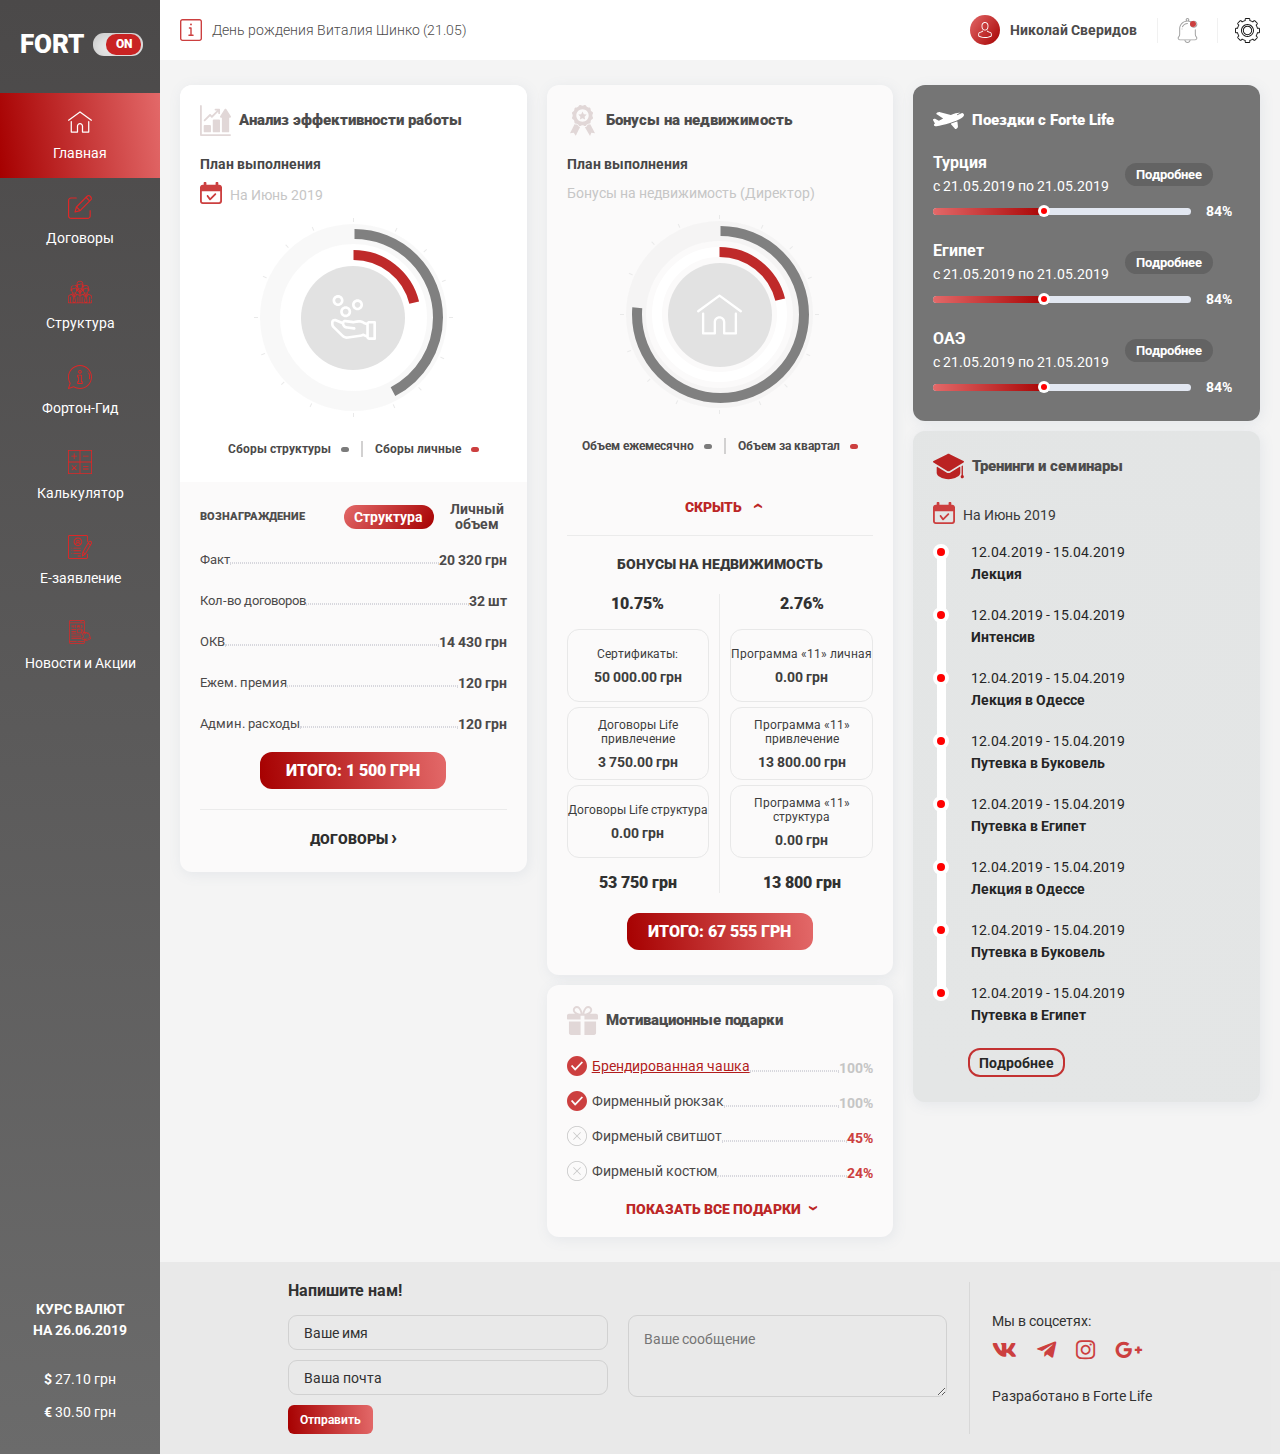
==== index.html @ b3d9aaf4 "add main page" ====
<!DOCTYPE html>
<html lang="ru">
<head>

	<meta charset="utf-8">
	<meta http-equiv="X-UA-Compatible" content="IE=edge">
	<meta name="viewport" content="width=device-width, initial-scale=1">
	<!-- The above 3 meta tags *must* come first in the head; any other head content must come *after* these tags -->
	<title>Title</title>
    <meta property="og:title" content="" /> 
    <meta property="og:description" content="" />
    <meta name="title" content="" /> 
    <meta name="description" content="" /> 
    <link href="https://fonts.googleapis.com/css?family=Roboto:300,300i,400,400i,700,700i,900,900i&display=swap&subset=cyrillic-ext" rel="stylesheet">
	<link href="css/jquery.fancybox.min.css" rel="stylesheet">
	<link href="bootstrap/css/bootstrap.min.css" rel="stylesheet">
	<link href="css/fontawesome-all.css" rel="stylesheet">
	<link href="css/style.css" rel="stylesheet">
	<link href="css/responsive.css" rel="stylesheet">
	<link href=favicon.ico” rel=”shortcut icon” type=”image/x-icon”>
	<link rel="shortcut icon" href="#">
	<link rel="shortcut icon" href="favicon.png" type="image/png" />	

	<!-- HTML5 shim and Respond.js for IE8 support of HTML5 elements and media queries -->
	<!-- WARNING: Respond.js doesn't work if you view the page via file:// -->
	<!--[if lt IE 9]>
	<script src="https://oss.maxcdn.com/html5shiv/3.7.3/html5shiv.min.js"></script>
	<script src="https://oss.maxcdn.com/respond/1.4.2/respond.min.js"></script>
	<![endif]-->
</head>
<body>

<!-- modal-callback -->
<div class="modal b-modal fade" id="modal-callback" tabindex="-1" role="dialog" aria-labelledby="modal-callback" aria-hidden="true">
  <div class="modal-dialog">
		<button data-dismiss="modal" class="modal-close"></button>
		<div class="b-modal-content">
			<div class="b-modal-img">
				<img src="images/b-modal-img.png" alt="">
			</div>
			<div class="b-modal-form">
				<div class="b-form-left">
					<div class="b-form-top">
						<b>Оставьте заявку</b>
						<p>Заполните простую форму заявки и наш менеджер<br/>
						свяжется с вами в течение 15 минут.</p>
					</div>
					<div class="b-form-wrap">
						<form action="">
							<input class="b-form-input" type="text" placeholder="Как к вам обращаться?">
							<input class="b-form-input b-input-tel" type="text" placeholder="Контактный телефон">
							<div class="b-form-wrap__block">
								<input class="b-form-btn btn-red" type="submit" value="отправить">
								<div class="b-checkbox">
									<input type="checkbox" checked id="n2" name="n4" />
									<label for="n2"><span></span><i>Нажимая на кнопку вы<br/> соглашаетесь с <a target="_blank" href="https://docs.google.com/document/d/1Tk1Thipu3z5RqG5_32_E7xqa_3921Pa1TjlYQsYumtU/edit?usp=sharing">политикой<br/> кофиденциальности</a></i></label>  
								</div>
							</div>
						</form>
					</div>
				</div>
			</div>
		</div>
    </div>
  </div>



<div class="b-container">
	<aside class="b-aside">
		<div class="b-aside-container">
			<div class="b-aside-top">
				<div class="b-logo">
					<div class="b-logo__left">
						<span>Fort</span>
					</div>
					<div class="b-logo__right">
						<span>ON</span>
					</div>
				</div>
				<div class="b-nav">
					<ul>
						<li class="active">
							<a href="">
								<span class="b-nav-ico">
									<svg version="1.1" id="Layer_1" xmlns="http://www.w3.org/2000/svg" xmlns:xlink="http://www.w3.org/1999/xlink" x="0px" y="0px"
										 viewBox="0 0 512 512" style="enable-background:new 0 0 512 512;" xml:space="preserve">
									<g>
										<g>
											<path d="M506.555,208.064L263.859,30.367c-4.68-3.426-11.038-3.426-15.716,0L5.445,208.064
												c-5.928,4.341-7.216,12.665-2.875,18.593s12.666,7.214,18.593,2.875L256,57.588l234.837,171.943c2.368,1.735,5.12,2.57,7.848,2.57
												c4.096,0,8.138-1.885,10.744-5.445C513.771,220.729,512.483,212.405,506.555,208.064z"/>
										</g>
									</g>
									<g>
										<g>
											<path d="M442.246,232.543c-7.346,0-13.303,5.956-13.303,13.303v211.749H322.521V342.009c0-36.68-29.842-66.52-66.52-66.52
												s-66.52,29.842-66.52,66.52v115.587H83.058V245.847c0-7.347-5.957-13.303-13.303-13.303s-13.303,5.956-13.303,13.303v225.053
												c0,7.347,5.957,13.303,13.303,13.303h133.029c6.996,0,12.721-5.405,13.251-12.267c0.032-0.311,0.052-0.651,0.052-1.036v-128.89
												c0-22.009,17.905-39.914,39.914-39.914s39.914,17.906,39.914,39.914v128.89c0,0.383,0.02,0.717,0.052,1.024
												c0.524,6.867,6.251,12.279,13.251,12.279h133.029c7.347,0,13.303-5.956,13.303-13.303V245.847
												C455.549,238.499,449.593,232.543,442.246,232.543z"/>
										</g>
									</g>
									</svg>
								</span>
								<p>Главная</p>
							</a>
						</li>
						<li>
							<a href="">
								<span class="b-nav-ico">
									<svg viewBox="0 -1 401.52289 401" xmlns="http://www.w3.org/2000/svg"><path d="m370.589844 250.972656c-5.523438 0-10 4.476563-10 10v88.789063c-.019532 16.5625-13.4375 29.984375-30 30h-280.589844c-16.5625-.015625-29.980469-13.4375-30-30v-260.589844c.019531-16.558594 13.4375-29.980469 30-30h88.789062c5.523438 0 10-4.476563 10-10 0-5.519531-4.476562-10-10-10h-88.789062c-27.601562.03125-49.96875 22.398437-50 50v260.59375c.03125 27.601563 22.398438 49.96875 50 50h280.589844c27.601562-.03125 49.96875-22.398437 50-50v-88.792969c0-5.523437-4.476563-10-10-10zm0 0"/><path d="m376.628906 13.441406c-17.574218-17.574218-46.066406-17.574218-63.640625 0l-178.40625 178.40625c-1.222656 1.222656-2.105469 2.738282-2.566406 4.402344l-23.460937 84.699219c-.964844 3.472656.015624 7.191406 2.5625 9.742187 2.550781 2.546875 6.269531 3.527344 9.742187 2.566406l84.699219-23.464843c1.664062-.460938 3.179687-1.34375 4.402344-2.566407l178.402343-178.410156c17.546875-17.585937 17.546875-46.054687 0-63.640625zm-220.257812 184.90625 146.011718-146.015625 47.089844 47.089844-146.015625 146.015625zm-9.40625 18.875 37.621094 37.625-52.039063 14.417969zm227.257812-142.546875-10.605468 10.605469-47.09375-47.09375 10.609374-10.605469c9.761719-9.761719 25.589844-9.761719 35.351563 0l11.738281 11.734375c9.746094 9.773438 9.746094 25.589844 0 35.359375zm0 0"/></svg>
								</span>
								<p>Договоры</p>
							</a>
						</li>
						<li>
							<a href="">
								<span class="b-nav-ico">
									<svg version="1.1" id="Capa_1" xmlns="http://www.w3.org/2000/svg" xmlns:xlink="http://www.w3.org/1999/xlink" x="0px" y="0px"
										 viewBox="0 0 512.001 512.001" style="enable-background:new 0 0 512.001 512.001;" xml:space="preserve">
									<g>
										<g>
											<path d="M504.501,421.9c-4.143,0-7.5,3.358-7.5,7.5v50.113c0,0.696-0.566,1.263-1.263,1.263H467.24V371.199
												c0-4.142-3.357-7.5-7.5-7.5s-7.5,3.358-7.5,7.5v109.578H397.17l14.905-16.397c2.302-2.533,3.387-6.13,2.904-9.623
												c-0.011-0.075-0.022-0.149-0.035-0.224l-16.755-98.996l3.083-4.641l0.803,0.57c2.749,1.953,6.255,2.665,9.647,1.818
												c3.331-0.833,6.122-3.074,7.656-6.146v-0.001l17.049-34.171l38.945,15.083c1.537,0.668,21.625,9.879,21.625,33.845v32.504
												c0.001,4.143,3.358,7.501,7.501,7.501c4.143,0,7.5-3.358,7.5-7.5v-32.504c0-34.61-29.685-47.211-30.948-47.731
												c-0.048-0.02-0.095-0.039-0.143-0.057l-66.317-25.684v-13.66c10.352-8.328,17.622-20.331,19.805-34.014
												c5.163-0.648,9.953-2.715,13.928-6.134c5.7-4.902,8.971-12.035,8.971-19.568c0-6.013-2.087-11.767-5.824-16.337v-20.238
												c0-39.606-32.222-71.827-71.826-71.827c-17.781,0-34.061,6.508-46.618,17.25c-0.162-5.747-2.219-11.223-5.804-15.607V88.051
												c0-39.606-32.222-71.827-71.826-71.827c-39.606,0-71.827,32.222-71.827,71.827v20.765c-3.605,4.308-5.622,9.502-5.8,15.015
												c-8.012-6.847-17.601-12.002-28.288-14.816c-4.012-1.056-8.109,1.337-9.164,5.343s1.337,8.109,5.343,9.164
												c24.913,6.56,42.313,29.157,42.313,54.949v11.217c-0.324-0.067-1.364-0.246-1.404-0.252c-0.102-2.117-0.638-3.41-1.792-5.07
												c-1.92-2.759-5.368-6.196-16.458-18.116c-3.952-4.245-10.344-5.024-15.196-1.852c-18.995,12.408-42.072,18.732-63.488,17.475
												c-6.976-0.409-11.333,2.656-13.19,7.679c-0.166,0.027-2.021,0.401-2.124,0.426v-11.507c0-24.869,16.618-47.242,40.411-54.409
												c3.966-1.194,6.213-5.378,5.019-9.345c-1.195-3.967-5.385-6.214-9.346-5.018c-14.47,4.358-27.477,13.432-36.622,25.548
												c-9.463,12.534-14.464,27.481-14.464,43.225v20.766c-3.778,4.514-5.821,10-5.821,15.809c0,12.84,9.46,24.038,22.938,25.708
												c2.208,13.363,9.458,26.178,20.9,34.891v12.781l-66.243,25.682c-0.047,0.018-0.094,0.037-0.141,0.056
												C29.686,314.684,0,327.284,0,361.894v117.619c0,8.969,7.296,16.264,16.265,16.264h230.971c3.228,0,6.231-0.957,8.765-2.585
												c2.532,1.628,5.536,2.585,8.765,2.585h230.972c8.968,0,16.264-7.295,16.264-16.264v-50.113
												C512.001,425.258,508.644,421.9,504.501,421.9z M75.702,225.258c-4.397-1.596-7.206-5.663-7.206-10.213
												c0-4.413,3.2-8.039,7.206-9.76V225.258z M422.379,307.525l-14.722,29.506c-0.002-0.002-16.353-11.615-16.585-11.78
												c7.054-8.708,3.74-4.617,18.408-22.721L422.379,307.525z M380.23,314.803l-19.397-23.943v-7.195
												c6.305,2.18,13.097,3.186,19.49,3.188c0.001,0,0.003,0,0.004,0h0.001c6.61-0.001,13.302-1.256,19.262-3.499v7.552L380.23,314.803z
												 M389.036,342.206l-2.759,4.153h-12.091l-2.759-4.153l8.805-6.253L389.036,342.206z M255.981,224.381l-19.397-23.943v-7.195
												c6.28,2.171,13.065,3.186,19.49,3.188c0.001,0,0.003,0,0.004,0h0.001c6.598,0,13.289-1.251,19.262-3.498v7.551L255.981,224.381z
												 M264.786,251.786l-2.759,4.153h-12.091l-2.759-4.153l8.805-6.253L264.786,251.786z M196.918,149.614
												c1.226,0.334,2.486,0.561,3.765,0.719c2.208,13.363,9.458,26.178,20.9,34.891v12.781l-15.301,5.931
												c-0.887-1.863-1.996-3.618-3.312-5.227v-20.237C202.97,168.294,200.826,158.51,196.918,149.614z M295.836,141.672
												c0,21.953-17.908,39.756-39.757,39.756c-24.651,0-41.125-19.105-41.125-39.756V106.54c23.683,0.948,48.286-6.071,68.401-18.591
												c6.763,7.252,10.787,11.465,12.482,13.421C295.836,120.043,295.836,127.253,295.836,141.672z M310.147,150.328
												c1.272-0.16,2.526-0.388,3.745-0.721c-3.896,8.84-6.076,18.6-6.076,28.865v20.765c-1.153,1.377-2.145,2.844-2.966,4.383
												l-14.508-5.618v-13.66C300.693,176.013,307.964,164.01,310.147,150.328z M226.705,212.12l18.412,22.726l-12.556,8.918
												c-0.007,0.005-0.012,0.01-0.019,0.015l-3.985,2.831l-14.723-29.505L226.705,212.12z M273.243,226.904l11.987-14.796l12.899,4.995
												l-14.721,29.507l-3.994-2.836c-0.004-0.003-0.008-0.007-0.012-0.01l-12.579-8.935L273.243,226.904z M277.023,260.475l0.803,0.57
												c2.804,1.992,6.323,2.65,9.647,1.818c3.331-0.833,6.122-3.074,7.656-6.146v-0.001l12.658-25.369
												c4.349,5.36,10.639,8.62,17.117,9.429c2.288,14.34,10.039,26.578,20.929,34.87v12.78l-63.764,24.721l-8.13-48.03L277.023,260.475z
												 M350.954,302.541l18.412,22.726c-8.05,5.719-16.143,11.468-16.56,11.764l-14.723-29.505L350.954,302.541z M420.084,232.094
												c0.002,21.417-17.391,39.756-39.756,39.756c-25.492,0-41.125-19.966-41.125-39.756v-35.132c23.514,0.939,48.149-5.987,68.4-18.591
												c6.763,7.252,10.787,11.465,12.482,13.421C420.084,210.464,420.084,217.675,420.084,232.094z M442.294,215.046
												c0,4.558-2.818,8.617-7.206,10.212v-20.403C439.624,206.507,442.294,210.652,442.294,215.046z M322.817,178.471
												c0-31.334,25.493-56.826,56.826-56.826c31.334,0,56.825,25.493,56.825,56.826v11.217c-0.341-0.071-1.279-0.233-1.404-0.252
												c-0.102-2.119-0.641-3.415-1.792-5.07c-1.971-2.831-5.381-6.209-16.458-18.116c-3.868-4.152-10.246-5.087-15.196-1.852
												c-18.48,12.072-41.828,18.891-64.045,17.448c-6.241-0.409-10.762,2.647-12.633,7.707c-0.167,0.027-2.019,0.401-2.124,0.426
												V178.471z M324.202,205.286v19.962c-4.41-1.59-7.206-5.668-7.206-10.203C316.995,210.632,320.193,207.008,324.202,205.286z
												 M318.043,124.625c0,3.158-1.367,6.145-3.75,8.194c-1.023,0.88-2.189,1.556-3.456,2.017v-20.403
												C315.322,116.061,318.043,120.184,318.043,124.625z M255.393,31.224c31.334,0,56.826,25.492,56.826,56.826v11.217
												c-0.339-0.07-1.279-0.233-1.404-0.252c-0.111-2.297-0.773-3.709-2.124-5.536c-2.008-2.718-5.71-6.455-16.126-17.651
												c-3.933-4.223-10.321-5.038-15.196-1.852c-19.516,12.75-43.191,18.955-64.65,17.418c-5.25-0.397-10.193,2.775-12.027,7.736
												c-0.167,0.027-2.02,0.401-2.124,0.426V88.051h-0.001C198.567,56.716,224.06,31.224,255.393,31.224z M199.951,114.864v19.973
												c-4.397-1.596-7.206-5.663-7.206-10.213C192.745,120.236,195.92,116.597,199.951,114.864z M186.587,204.855
												c4.196,1.527,6.891,5.188,7.158,9.539c0.336,4.838-2.637,9.213-7.158,10.855V204.855z M185.892,240.774
												c7.074-0.885,13.567-4.613,17.825-10.348l13.118,26.29c0,0,0,0,0.001,0.001c1.533,3.073,4.324,5.313,7.655,6.146
												c3.293,0.823,6.816,0.193,9.647-1.818l0.803-0.57l3.083,4.641l-8.127,48.017l-63.804-24.711v-13.654h-0.001
												C176.715,266.203,183.76,254.101,185.892,240.774z M131.73,314.803l-19.397-23.943v-7.195c6.28,2.171,13.066,3.186,19.491,3.187
												c0.001,0,0.003,0,0.004,0c6.706,0,13.386-1.288,19.262-3.498v7.552L131.73,314.803z M140.536,342.206l-2.759,4.153h-12.091
												l-2.759-4.153l8.805-6.253L140.536,342.206z M160.979,302.53l12.9,4.996l-14.722,29.505l-3.994-2.836
												c-0.004-0.003-0.008-0.007-0.012-0.01l-12.579-8.934L160.979,302.53z M90.703,232.094v-35.132
												c23.809,0.951,48.428-6.161,68.4-18.591c6.699,7.184,10.785,11.463,12.482,13.421c0,18.673,0,25.884,0,40.302
												c0,21.813-17.785,39.756-39.757,39.756C107.365,271.85,90.703,252.963,90.703,232.094z M102.455,302.541l18.412,22.726
												l-12.556,8.918c-0.007,0.005-0.012,0.01-0.019,0.015l-3.985,2.831l-14.723-29.505L102.455,302.541z M59.763,480.778V371.199
												c0-4.142-3.357-7.5-7.5-7.5s-7.5,3.358-7.5,7.5v109.578H16.265c-0.698,0-1.264-0.567-1.264-1.263V361.894
												c0-24.089,20.297-33.271,21.611-33.839l38.921-15.089l17.051,34.171c0,0,0,0,0.001,0.001c1.533,3.073,4.324,5.313,7.656,6.146
												c3.293,0.823,6.816,0.193,9.647-1.818l0.803-0.57l3.083,4.641l-16.755,98.996c-0.013,0.074-0.024,0.149-0.035,0.224
												c-0.482,3.491,0.603,7.088,2.906,9.625l14.903,16.395H59.763z M112.073,455.481l15.929-94.121h7.459l15.93,94.121l-19.659,21.627
												L112.073,455.481z M248.499,479.513c0,0.697-0.566,1.264-1.263,1.264H218.74V371.199c0-4.142-3.357-7.5-7.5-7.5
												c-4.143,0-7.5,3.358-7.5,7.5v109.578H148.67l14.905-16.397c2.302-2.533,3.387-6.13,2.904-9.623
												c-0.011-0.075-0.022-0.149-0.035-0.224l-16.755-98.996l3.083-4.641l0.803,0.57c2.007,1.426,4.383,2.17,6.794,2.17
												c4.399,0,8.496-2.465,10.51-6.498v-0.001l17.049-34.17l38.945,15.083c11.352,4.938,21.625,17.673,21.625,33.844V479.513z
												 M256,334.64c-3.107-5.006-7.243-9.638-12.229-13.591l8.481-50.109h7.459l8.485,50.135C263.077,325.14,258.995,329.814,256,334.64
												z M308.262,480.778L308.262,480.778V371.199c0-4.142-3.357-7.5-7.5-7.5s-7.5,3.358-7.5,7.5v109.578h-28.497
												c-0.697,0-1.264-0.567-1.264-1.263V361.894c0-8.916,2.796-17.128,8.752-24.027c3.971-4.555,9.238-8.243,12.86-9.812l38.921-15.09
												l17.051,34.172c0,0,0,0,0.001,0.001c1.533,3.073,4.324,5.313,7.655,6.146c3.293,0.823,6.816,0.193,9.647-1.818l0.803-0.57
												l3.083,4.641l-16.755,98.996c-0.013,0.074-0.024,0.149-0.035,0.224c-0.482,3.491,0.603,7.088,2.906,9.625l14.903,16.395H308.262z
												 M360.572,455.482l15.93-94.121h7.459l15.93,94.121l-19.66,21.627L360.572,455.482z"/>
										</g>
									</g>
									</svg>

								</span>
								<p>Структура</p>
							</a>
						</li>
						<li>
							<a href="">
								<span class="b-nav-ico">
									<svg viewBox="0 0 512.00061 512"  xmlns="http://www.w3.org/2000/svg"><path d="m412 136c0 5.519531 4.480469 10 10 10s10-4.480469 10-10-4.480469-10-10-10-10 4.480469-10 10zm0 0"/><path d="m452 256c0 12.808594-1.285156 25.59375-3.816406 38-1.105469 5.410156 2.386718 10.691406 7.796875 11.796875.675781.140625 1.347656.207031 2.011719.207031 4.652343 0 8.820312-3.269531 9.789062-8.003906 2.800781-13.722656 4.21875-27.851562 4.21875-42 0-31.488281-6.828125-61.789062-20.300781-90.0625-2.375-4.984375-8.339844-7.101562-13.328125-4.726562-4.988282 2.375-7.101563 8.34375-4.726563 13.332031 12.179688 25.5625 18.355469 52.96875 18.355469 81.457031zm0 0"/><path d="m306 346h-10v-130c0-5.523438-4.476562-10-10-10h-80c-5.523438 0-10 4.476562-10 10v40c0 5.523438 4.476562 10 10 10h10v80h-10c-5.523438 0-10 4.476562-10 10v40c0 5.523438 4.476562 10 10 10h100c5.523438 0 10-4.476562 10-10v-40c0-5.523438-4.476562-10-10-10zm-10 40h-80v-20h10c5.523438 0 10-4.476562 10-10v-100c0-5.523438-4.476562-10-10-10h-10v-20h60v130c0 5.523438 4.480469 10 10 10h10zm0 0"/><path d="m256 186c22.054688 0 40-17.945312 40-40s-17.945312-40-40-40-40 17.945312-40 40 17.945312 40 40 40zm0-60c11.027344 0 20 8.972656 20 20s-8.972656 20-20 20-20-8.972656-20-20 8.972656-20 20-20zm0 0"/><path d="m256 0c-137.976562 0-256 117.800781-256 256 0 47.207031 13.527344 97.410156 36.335938 135.382812l-35.824219 107.457032c-1.195313 3.589844-.261719 7.554687 2.417969 10.230468 2.691406 2.691407 6.660156 3.609376 10.234374 2.414063l107.457032-35.820313c37.96875 22.8125 88.171875 36.335938 135.378906 36.335938 138.011719 0 256-117.816406 256-256 0-138.011719-117.8125-256-256-256zm0 492c-45.285156 0-93.417969-13.363281-128.757812-35.746094-2.503907-1.585937-5.625-2.003906-8.515626-1.039062l-92.914062 30.972656 30.972656-92.914062c.953125-2.851563.570313-5.976563-1.039062-8.515626-22.382813-35.335937-35.746094-83.472656-35.746094-128.757812 0-127.925781 108.074219-236 236-236s236 108.074219 236 236-108.074219 236-236 236zm0 0"/></svg>
								</span>
								<p>Фортон-Гид</p>
							</a>
						</li>
						<li>
							<a href="">
								<span class="b-nav-ico">
									<svg version="1.1" id="Capa_1" xmlns="http://www.w3.org/2000/svg" xmlns:xlink="http://www.w3.org/1999/xlink" x="0px" y="0px"
										 viewBox="0 0 58 58" style="enable-background:new 0 0 58 58;" xml:space="preserve">
									<g>
										<path d="M21,14h-5V9c0-0.553-0.448-1-1-1s-1,0.447-1,1v5H9c-0.552,0-1,0.447-1,1s0.448,1,1,1h5v5c0,0.553,0.448,1,1,1s1-0.447,1-1
											v-5h5c0.552,0,1-0.447,1-1S21.552,14,21,14z"/>
										<path d="M49,14H37c-0.552,0-1,0.447-1,1s0.448,1,1,1h12c0.552,0,1-0.447,1-1S49.552,14,49,14z"/>
										<path d="M30,0h-2H0v28v2v28h28h2h28V30v-2V0H30z M2,2h26v26H2V2z M2,56V30h26v26H2z M56,56H30V30h26V56z M30,28V2h26v26H30z"/>
										<path d="M37,47h12c0.552,0,1-0.447,1-1s-0.448-1-1-1H37c-0.552,0-1,0.447-1,1S36.448,47,37,47z"/>
										<path d="M37,41h12c0.552,0,1-0.447,1-1s-0.448-1-1-1H37c-0.552,0-1,0.447-1,1S36.448,41,37,41z"/>
										<path d="M20.707,37.293c-0.391-0.391-1.023-0.391-1.414,0L15,41.586l-4.293-4.293c-0.391-0.391-1.023-0.391-1.414,0
											s-0.391,1.023,0,1.414L13.586,43l-4.293,4.293c-0.391,0.391-0.391,1.023,0,1.414C9.488,48.902,9.744,49,10,49
											s0.512-0.098,0.707-0.293L15,44.414l4.293,4.293C19.488,48.902,19.744,49,20,49s0.512-0.098,0.707-0.293
											c0.391-0.391,0.391-1.023,0-1.414L16.414,43l4.293-4.293C21.098,38.316,21.098,37.684,20.707,37.293z"/>
									</g>
									</svg>

								</span>
								<p>Калькулятор</p>
							</a>
						</li>
						<li>
							<a href="">
								<span class="b-nav-ico">
									<svg version="1.1" id="Capa_1" xmlns="http://www.w3.org/2000/svg" xmlns:xlink="http://www.w3.org/1999/xlink" x="0px" y="0px"
										 viewBox="0 0 512 512" style="enable-background:new 0 0 512 512;" xml:space="preserve">
									<g>
										<g>
											<path d="M414.007,148.75c5.522,0,10-4.477,10-10V30c0-16.542-13.458-30-30-30h-364c-16.542,0-30,13.458-30,30v452
												c0,16.542,13.458,30,30,30h364c16.542,0,30-13.458,30-30v-73.672c0-5.523-4.478-10-10-10c-5.522,0-10,4.477-10,10V482
												c0,5.514-4.486,10-10,10h-364c-5.514,0-10-4.486-10-10V30c0-5.514,4.486-10,10-10h364c5.514,0,10,4.486,10,10v108.75
												C404.007,144.273,408.485,148.75,414.007,148.75z"/>
										</g>
									</g>
									<g>
										<g>
											<path d="M212.007,54c-50.729,0-92,41.271-92,92c0,26.317,11.11,50.085,28.882,66.869c0.333,0.356,0.687,0.693,1.074,1
												c16.371,14.979,38.158,24.13,62.043,24.13c23.885,0,45.672-9.152,62.043-24.13c0.387-0.307,0.741-0.645,1.074-1
												c17.774-16.784,28.884-40.552,28.884-66.869C304.007,95.271,262.736,54,212.007,54z M212.007,218
												c-16.329,0-31.399-5.472-43.491-14.668c8.789-15.585,25.19-25.332,43.491-25.332c18.301,0,34.702,9.747,43.491,25.332
												C243.405,212.528,228.336,218,212.007,218z M196.007,142v-6.5c0-8.822,7.178-16,16-16s16,7.178,16,16v6.5c0,8.822-7.178,16-16,16
												S196.007,150.822,196.007,142z M269.947,188.683c-7.375-10.938-17.596-19.445-29.463-24.697c4.71-6.087,7.523-13.712,7.523-21.986
												v-6.5c0-19.851-16.149-36-36-36s-36,16.149-36,36v6.5c0,8.274,2.813,15.899,7.523,21.986
												c-11.867,5.252-22.088,13.759-29.463,24.697c-8.829-11.953-14.06-26.716-14.06-42.683c0-39.701,32.299-72,72-72s72,32.299,72,72
												C284.007,161.967,278.776,176.73,269.947,188.683z"/>
										</g>
									</g>
									<g>
										<g>
											<path d="M266.007,438h-54c-5.522,0-10,4.477-10,10s4.478,10,10,10h54c5.522,0,10-4.477,10-10S271.529,438,266.007,438z"/>
										</g>
									</g>
									<g>
										<g>
											<path d="M266.007,382h-142c-5.522,0-10,4.477-10,10s4.478,10,10,10h142c5.522,0,10-4.477,10-10S271.529,382,266.007,382z"/>
										</g>
									</g>
									<g>
										<g>
											<path d="M266.007,326h-142c-5.522,0-10,4.477-10,10s4.478,10,10,10h142c5.522,0,10-4.477,10-10S271.529,326,266.007,326z"/>
										</g>
									</g>
									<g>
										<g>
											<path d="M88.366,272.93c-1.859-1.86-4.439-2.93-7.079-2.93c-2.631,0-5.211,1.07-7.07,2.93c-1.86,1.86-2.93,4.44-2.93,7.07
												s1.069,5.21,2.93,7.07c1.87,1.86,4.439,2.93,7.07,2.93c2.64,0,5.21-1.07,7.079-2.93c1.86-1.86,2.931-4.44,2.931-7.07
												S90.227,274.79,88.366,272.93z"/>
										</g>
									</g>
									<g>
										<g>
											<path d="M88.366,328.93c-1.869-1.86-4.439-2.93-7.079-2.93c-2.631,0-5.2,1.07-7.07,2.93c-1.86,1.86-2.93,4.44-2.93,7.07
												s1.069,5.21,2.93,7.07c1.87,1.86,4.439,2.93,7.07,2.93c2.64,0,5.21-1.07,7.079-2.93c1.86-1.86,2.931-4.44,2.931-7.07
												S90.227,330.79,88.366,328.93z"/>
										</g>
									</g>
									<g>
										<g>
											<path d="M88.366,384.93c-1.869-1.86-4.439-2.93-7.079-2.93c-2.631,0-5.2,1.07-7.07,2.93c-1.86,1.86-2.93,4.44-2.93,7.07
												s1.069,5.21,2.93,7.07c1.859,1.86,4.439,2.93,7.07,2.93c2.64,0,5.22-1.07,7.079-2.93c1.86-1.86,2.931-4.44,2.931-7.07
												S90.227,386.79,88.366,384.93z"/>
										</g>
									</g>
									<g>
										<g>
											<path d="M266.007,270h-142c-5.522,0-10,4.477-10,10s4.478,10,10,10h142c5.522,0,10-4.477,10-10S271.529,270,266.007,270z"/>
										</g>
									</g>
									<g>
										<g>
											<path d="M491.002,130.32c-9.715-5.609-21.033-7.099-31.871-4.196c-10.836,2.904-19.894,9.854-25.502,19.569L307.787,363.656
												c-0.689,1.195-1.125,2.52-1.278,3.891l-8.858,79.344c-0.44,3.948,1.498,7.783,4.938,9.77c1.553,0.896,3.278,1.34,4.999,1.34
												c2.092,0,4.176-0.655,5.931-1.948l64.284-47.344c1.111-0.818,2.041-1.857,2.73-3.052l125.841-217.963
												C517.954,167.638,511.058,141.9,491.002,130.32z M320.063,426.394l4.626-41.432l28.942,16.71L320.063,426.394z M368.213,386.996
												l-38.105-22l100.985-174.91l38.105,22L368.213,386.996z M489.054,177.693l-9.857,17.073l-38.105-22l9.857-17.073
												c2.938-5.089,7.682-8.729,13.358-10.25c5.678-1.522,11.606-0.74,16.694,2.198c5.089,2.938,8.729,7.682,10.25,13.358
												C492.772,166.675,491.992,172.604,489.054,177.693z"/>
										</g>
									</g>
									</svg>

								</span>
								<p>Е-заявление</p>
							</a>
						</li>
						<li>
							<a href="">
								<span class="b-nav-ico">
									<svg  viewBox="-23 0 512 512"  xmlns="http://www.w3.org/2000/svg"><path d="m264.308594 23.4375h-.59375c-4.175782 0-7.558594 3.382812-7.558594 7.554688 0 4.175781 3.382812 7.558593 7.558594 7.558593h.59375c4.175781 0 7.558594-3.382812 7.558594-7.558593 0-4.171876-3.382813-7.554688-7.558594-7.554688zm0 0"/><path d="m239.539062 23.4375h-.597656c-4.171875 0-7.554687 3.382812-7.554687 7.554688 0 4.175781 3.382812 7.558593 7.554687 7.558593h.597656c4.171876 0 7.554688-3.382812 7.554688-7.558593.003906-4.171876-3.382812-7.554688-7.554688-7.554688zm0 0"/><path d="m61.464844 164.390625c1.671875 0 3.058594-.59375 4.195312-1.757813 1.132813-1.160156 1.699219-2.605468 1.699219-4.308593l-.226563-28.167969 23.75 31.570312c1.390626 1.785157 2.949219 2.664063 4.707032 2.664063 1.726562 0 3.144531-.566406 4.304687-1.699219 1.164063-1.132812 1.730469-2.605468 1.730469-4.363281v-43.816406c0-.90625-.140625-1.726563-.453125-2.4375-.28125-.707031-.707031-1.359375-1.246094-1.953125-1.164062-1.21875-2.578125-1.84375-4.195312-1.84375-1.617188 0-3.003907.652344-4.195313 1.898437-1.164062 1.277344-1.757812 2.722657-1.757812 4.335938l.226562 28.171875-23.75-31.429688c-1.417968-1.929687-3.03125-2.890625-4.847656-2.890625-1.671875 0-3.085938.59375-4.222656 1.8125-1.160156 1.21875-1.726563 2.722657-1.726563 4.476563v43.363281c0 1.8125.59375 3.34375 1.8125 4.5625 1.246094 1.21875 2.636719 1.8125 4.195313 1.8125zm0 0"/><path d="m127.074219 163.710938h19.386719c1.589843 0 2.890624-.539063 3.941406-1.585938 1.046875-1.078125 1.585937-2.351562 1.585937-3.882812 0-.824219-.140625-1.53125-.425781-2.210938-.3125-.652344-.707031-1.21875-1.191406-1.730469-1.132813-1.132812-2.4375-1.671875-3.910156-1.671875h-13.519532v-10.851562h11.847656c1.617188 0 2.949219-.566406 3.996094-1.644532 1.050782-1.078124 1.585938-2.378906 1.585938-3.910156 0-1.476562-.535156-2.75-1.613282-3.882812-1.078124-1.105469-2.410156-1.644532-3.96875-1.644532h-11.902343v-10.488281h13.234375c1.417968 0 2.664062-.566406 3.742187-1.671875 1.019531-1.21875 1.53125-2.550781 1.53125-4.023437 0-1.53125-.511719-2.832031-1.53125-3.910157-1.019531-1.078124-2.296875-1.644531-3.742187-1.644531h-19.128906c-1.671876 0-3.089844.652344-4.28125 1.898438-1.160157 1.277343-1.757813 2.75-1.757813 4.421875v42.199218c0 1.785157.597656 3.257813 1.757813 4.449219 1.191406 1.191407 2.636718 1.785157 4.363281 1.785157zm0 0"/><path d="m176.703125 157.703125c1.019531 4.449219 3.65625 6.6875 7.851563 6.6875 4.136718 0 6.773437-2.039063 7.964843-6.148437l8.21875-28.257813 8.246094 28.257813c1.277344 4.109374 3.882813 6.148437 7.851563 6.148437 4.222656 0 6.859374-2.238281 7.878906-6.6875l9.550781-41.746094c.117187-.3125.144531-.734375.144531-1.304687 0-1.699219-.566406-3.171875-1.757812-4.390625-1.164063-1.21875-2.578125-1.816407-4.195313-1.816407-3.289062 0-5.300781 1.929688-6.007812 5.753907l-6.492188 31.203125-9.183593-32.109375c-.933594-3.285157-2.945313-4.929688-6.035157-4.929688-2.976562 0-4.960937 1.644531-5.953125 4.929688l-9.324218 32.109375-6.402344-31.203125c-.878906-3.824219-2.921875-5.753907-6.125-5.753907-1.644532 0-3.058594.597657-4.164063 1.785157-1.136719 1.191406-1.703125 2.664062-1.703125 4.421875 0 .566406.085938.992187.230469 1.304687zm0 0"/><path d="m254.503906 162.125c3.316406 1.613281 7.480469 2.40625 12.5 2.40625 6.121094 0 11.023438-1.671875 14.734375-5.042969 3.714844-3.371093 5.558594-7.738281 5.558594-13.09375 0-5.722656-2.183594-9.945312-6.550781-12.667969-2.292969-1.53125-5.78125-2.945312-10.429688-4.25-3.597656-1.078124-5.75-1.871093-6.488281-2.4375-1.019531-.851562-1.53125-1.785156-1.53125-2.804687 0-1.332031.566406-2.410156 1.730469-3.316406 1.132812-.878907 2.550781-1.332031 4.222656-1.332031.964844 0 2.382812.253906 4.195312.765624l2.125.761719c1.757813.597657 3.0625.910157 3.882813.910157 1.472656 0 2.722656-.570313 3.742187-1.703126.992188-1.132812 1.5-2.492187 1.5-4.050781 0-2.351562-1.386718-4.28125-4.164062-5.808593-2.777344-1.5625-6.207031-2.324219-10.316406-2.324219-5.640625 0-10.316406 1.613281-13.972656 4.84375-3.6875 3.257812-5.527344 7.367187-5.527344 12.386719 0 4.957031 1.8125 8.644531 5.441406 11.078124 1.871094 1.277344 5.300781 2.636719 10.289062 4.109376 3.230469 1.019531 5.410157 1.757812 6.488282 2.269531 1.078125.507812 1.8125 1.105469 2.183594 1.8125.394531.707031.59375 1.558593.59375 2.523437 0 1.726563-.679688 3.117188-2.039063 4.164063-1.390625 1.078125-3.089844 1.585937-5.074219 1.585937-2.011718 0-4.589844-.566406-7.738281-1.726562-2.605469-.964844-4.335937-1.445313-5.214844-1.445313-1.472656 0-2.691406.566407-3.683593 1.671875-.964844 1.105469-1.476563 2.492188-1.476563 4.164063v.398437c0 2.464844 1.671875 4.507813 5.019531 6.152344zm0 0"/><path d="m55.457031 211.027344h90.550781c4.175782 0 7.558594-3.382813 7.558594-7.554688s-3.382812-7.558594-7.558594-7.558594h-90.550781c-4.175781 0-7.558593 3.382813-7.558593 7.558594 0 4.171875 3.382812 7.554688 7.558593 7.554688zm0 0"/><path d="m55.457031 249.910156h90.550781c4.175782 0 7.558594-3.382812 7.558594-7.554687s-3.382812-7.558594-7.558594-7.558594h-90.550781c-4.175781 0-7.558593 3.382813-7.558593 7.558594 0 4.171875 3.382812 7.554687 7.558593 7.554687zm0 0"/><path d="m55.457031 288.820312h90.550781c4.175782 0 7.558594-3.382812 7.558594-7.554687 0-4.175781-3.382812-7.558594-7.558594-7.558594h-90.550781c-4.175781 0-7.558593 3.382813-7.558593 7.558594 0 4.171875 3.382812 7.554687 7.558593 7.554687zm0 0"/><path d="m249.941406 312.617188h-194.484375c-4.175781 0-7.558593 3.386718-7.558593 7.558593s3.382812 7.558594 7.558593 7.558594h194.484375c4.171875 0 7.554688-3.382813 7.554688-7.558594 0-4.171875-3.382813-7.558593-7.554688-7.558593zm0 0"/><path d="m249.941406 351.527344h-194.484375c-4.175781 0-7.558593 3.386718-7.558593 7.558594 0 4.171874 3.382812 7.558593 7.558593 7.558593h194.484375c4.171875 0 7.554688-3.382812 7.554688-7.558593 0-4.175782-3.382813-7.558594-7.554688-7.558594zm0 0"/><path d="m249.941406 390.441406h-194.484375c-4.175781 0-7.558593 3.382813-7.558593 7.554688 0 4.175781 3.382812 7.558594 7.558593 7.558594h194.484375c4.171875 0 7.554688-3.382813 7.554688-7.558594 0-4.171875-3.382813-7.554688-7.554688-7.554688zm0 0"/><path d="m465.464844 387.503906-6.910156-14.722656c-.773438-1.65625-1.820313-3.101562-3.078126-4.277344 3.171876-17.308594-11.15625-50.539062-27.332031-84.15625-.921875-1.921875-1.699219-3.53125-2.277343-4.769531-5.910157-12.566406-15.039063-15.105469-19.957032-15.503906-5.859375-.472657-11.808594 1.546875-16.34375 5.34375-7.902344-15.15625-22.375-16.847657-32.679687-11.890625-3.957031 1.902344-7.175781 4.609375-9.507813 7.765625-4.09375-2.550781-8.882812-3.878907-13.757812-3.777344v-229.953125c.003906-17.40625-14.167969-31.5625-31.589844-31.5625h-270.46875c-17.402344 0-31.5625 14.15625-31.5625 31.5625v448.847656c0 17.417969 14.160156 31.589844 31.5625 31.589844h270.46875c17.421875 0 31.59375-14.171875 31.59375-31.589844v-68.988281c4.597656-.347656 7.21875.3125 8.578125.898437 1.167969.503907 1.917969 1.140626 2.464844 1.90625-2.109375 3.851563-2.371094 8.820313-.273438 13.3125l6.90625 14.691407c1.695313 3.628906 4.734375 6.457031 8.339844 7.761719 1.472656.535156 2.988281.800781 4.484375.800781 1.820312 0 3.617188-.394531 5.28125-1.175781l90.472656-42.457032c3.554688-1.671875 6.050782-5.136718 6.855469-9.511718.625-3.402344.160156-7.101563-1.269531-10.144532zm-450.351563-355.941406c0-9.070312 7.378907-16.449219 16.449219-16.449219h270.46875c9.085938 0 16.476562 7.378907 16.476562 16.449219v21.519531h-303.394531zm303.398438 418.078125h-130.527344c-4.175781 0-7.558594 3.386719-7.558594 7.558594s3.382813 7.558593 7.558594 7.558593h130.527344v15.652344c0 9.082032-7.394531 16.472656-16.480469 16.472656h-270.46875c-9.070312 0-16.449219-7.390624-16.449219-16.472656v-15.652344h138.238281c4.171876 0 7.554688-3.386718 7.554688-7.558593 0-4.175781-3.382812-7.558594-7.554688-7.558594h-138.238281v-381.445313h303.398438v198.714844c-1.015625.753906-1.976563 1.546875-2.835938 2.402344l-19.160156-40.800781c-2.640625-5.609375-7.117187-9.769531-12.375-12.113281v-16.496094c0-6.839844-5.566406-12.40625-12.40625-12.40625h-84.089844c-6.824219 0-12.375 5.566406-12.375 12.40625v70.253906c0 6.839844 5.550781 12.402344 12.375 12.402344h79.257813l15.84375 33.738281c1.941406 4.140625 4.144531 8.480469 6.273437 12.683594 6.289063 12.402343 14.902344 29.394531 12.496094 35.5625-.160156.417969-.460937 1.191406-2.332031 1.894531-.183594.066406-.367188.144531-.542969.226562l-17.382813 8.109376c-12.097656 5.664062-17.167968 17.863281-12.617187 30.355468 3.613281 9.925782 13.074219 18.609375 23.902344 18.609375 1.734375 0 3.503906-.222656 5.285156-.699219.433594-.113281.859375-.269531 1.265625-.460937 7.683594-3.609375 14.085938-6.117187 19.417969-7.839844zm-67.050781-199.964844 8.34375 17.769531h-69.421876v-64.835937h78.640626v12.113281c-1.890626.386719-3.765626.996094-5.589844 1.851563-6 2.804687-10.550782 7.796875-12.820313 14.058593-2.273437 6.269532-1.972656 13.03125.847657 19.042969zm113.210937 185.46875-6.289063-13.375 31.457032-14.746093c3.78125-1.773438 5.40625-6.269532 3.636718-10.050782-1.773437-3.777344-6.273437-5.40625-10.050781-3.632812l-26.292969 12.324218c-1.8125-2.613281-4.589843-5.339843-8.933593-7.214843-5.980469-2.585938-13.691407-2.925781-23.234375-1.03125-.304688.042969-.609375.105469-.902344.1875-8.683594 1.828125-18.851562 5.453125-30.636719 10.941406-4.191406.664063-8.859375-3.851563-10.585937-8.585937-1.90625-5.238282-.28125-9.105469 4.816406-11.492188l17.132812-7.992188c5.203126-2.03125 8.9375-5.636718 10.808594-10.445312 4.855469-12.460938-3.863281-29.667969-13.101562-47.882812-2.171875-4.285157-4.222656-8.332032-6.066406-12.265626l-17.632813-37.554687c-.144531-.367187-.308594-.726563-.503906-1.066406l-13.148438-28.003907c-1.105469-2.347656-1.21875-5-.324219-7.472656.894532-2.460937 2.671876-4.417968 5.03125-5.519531 4.867188-2.289063 10.695313-.191406 12.984376 4.675781l27.40625 58.371094c.058593.128906.117187.253906.179687.378906l6.707031 14.28125c1.773438 3.78125 6.277344 5.402344 10.050782 3.628906 3.78125-1.773437 5.40625-6.273437 3.628906-10.050781l-6.523438-13.898437c-1.332031-5.449219 2.484375-8.457032 5.246094-9.875.050781-.023438.105469-.046875.152344-.074219.109375-.054687.222656-.113281.328125-.164063 4.890625-2.292968 10.730469-.183593 13.019531 4.695313l1.5 3.203125c.140625.339844.289062.679688.449219 1.015625.078125.160156.160156.316406.246093.46875l4.972657 10.617187c1.773437 3.78125 6.273437 5.40625 10.050781 3.636719 3.78125-1.769531 5.40625-6.269531 3.636719-10.046875l-5.464844-11.664062c-1.230469-3.472656 2.101563-6.914063 5.015625-8.3125 2.488281-1.195313 8.734375-3.019532 12.980469 5.757812l7.101562 15.140625c.0625.140625.125.277344.191407.414063.003906.011718.011718.019531.015624.027344l3.175782 6.777343c1.773437 3.78125 6.277344 5.40625 10.050781 3.632813 3.78125-1.769532 5.40625-6.269532 3.636719-10.050782l-3.320313-7.078124c-.414062-.960938-.207031-2.054688.613281-3.253907 1.5-2.1875 4.300782-3.582031 6.8125-3.375 3.664063.292969 6.097657 3.898438 7.492188 6.863281.59375 1.265626 1.386719 2.921876 2.339844 4.894532 4.53125 9.417968 12.964844 26.949218 19.058594 43.378906 9.027343 24.328125 7.265624 31.1875 6.808593 32.335938l-25.566406 11.984374c-3.777344 1.769532-5.40625 6.269532-3.632813 10.046876 1.769532 3.78125 6.269532 5.40625 10.046876 3.636718l24.402343-11.4375 6.140625 13.082032c.035156.074218.0625.179687.078125.296874zm0 0"/></svg>
								</span>
								<p>Новости и Акции</p>
							</a>
						</li>																																				
					</ul>
				</div>
			</div>
			<div class="b-aside-bottom">
				<div class="b-aside-kurs">
					<div class="b-aside-kurs__top">
						<span>Курс валют</span>
						<span>на 26.06.2019</span>
					</div>
					<div class="b-aside-kurs__wrap">
						<p><b>$</b> 27.10 грн</p>
						<p><b>€</b> 30.50 грн</p>
					</div>
				</div>
			</div>
		</div>
	</aside>

	<div class="b-content">
		<!-- begin b-header -->
		<header class="b-header">
			<div class="b-logo">
				<div class="b-logo__left">
					<span>Fort</span>
				</div>
				<div class="b-logo__right">
					<span>ON</span>
				</div>
			</div>			
			<div class="b-header-left">
				<div class="b-header-left__ico"></div>
				<span>День рождения Виталия Шинко (21.05)</span>
			</div>
			<div class="b-header-right">				
				<div class="b-user">
					<div class="b-user-ico">
						<img src="images/avatar.svg" alt="">
					</div>
					<div class="b-user-wrap">
						<span>Николай Сверидов</span>
					</div>
				</div>
				<div class="b-alert">
					<div class="b-alert-wrap">
						<div class="b-alert-dot"></div>
						<div class="b-alert-ico"></div>
					</div>
				</div>	
				<div class="b-settings">
					<button class="btn-settings"></button>
				</div>
				<div class="b-mobile">
				    <div class="menu-icon">
				        <div class="menu-icon__wrapper">
				            <span class="b-menu__icon">
				                <i class="b-menu__line b-menu__line_1"></i>
				                <i class="b-menu__line b-menu__line_2"></i>
				                <i class="b-menu__line b-menu__line_3"></i>
				            </span>
				        </div>
				    </div> 
				</div>				
			</div>
		</header>
		<!-- end b-header -->
		
		<!-- begin b-main -->
		<div class="b-main">
			<div class="b-main-content">
				<div class="b-main-col">
					<div class="b-main-item">
						<div class="b-main-item__wrapper">
							<div class="b-main-item__top">
								<div class="b-main-item__top__ico">
									<img src="images/profits.svg" alt="">
								</div>
								<b>Анализ эффективности работы</b>
							</div>
							<div class="b-main-item__plan">
								<b>План выполнения </b>
								<div class="b-main-item__plan__row">
									<div class="b-main-item__ico">
										<img src="images/calendar.svg" alt="">
									</div>
									<span>На Июнь 2019</span>
								</div>
							</div>
							<div class="b-round">
								<div class="chart-1" data-percent="50"></div>
								<div class="chart-2" data-percent="25"></div>
								<div class="b-round-img"><img src="images/money.svg" alt=""></div>
							</div>
							<div class="b-round-info">
								<div class="b-round-info__item">
									<span>Сборы структуры</span>
									<div class="b-round-info__ico"></div>
								</div>
								<div class="b-round-info__item">
									<span>Сборы личные</span>
									<div class="b-round-info__ico b-round-info__ico__red"></div>
								</div>							
							</div>
						</div>
						<div class="b-main-item__container">
							<div class="b-main-item__list">
								<div class="b-main-item__list__top">
									<b>ВОЗНАГРАЖДЕНИЕ</b>
									<div class="b-main-item__list__right">
										<button class="btn-str">Структура</button>
										<span>Личный объем</span>
									</div>
								</div>
								<ul>
									<li>Факт<div class="dot"></div><span>20 320 грн</span></li>
									<li>Кол-во договоров<div class="dot"></div><span>32 шт</span></li>
									<li>ОКВ<div class="dot"></div><span>14 430 грн</span></li>
									<li>Ежем. премия<div class="dot"></div><span>120 грн</span></li>
									<li>Админ. расходы<div class="dot"></div><span>120 грн</span></li>
								</ul>
							</div>
							<div class="b-main-item__total">
								<span>ИТОГО: 1 500 грн</span>
							</div>
							<div class="b-main-item__link">
								<a href="">ДОГОВОРЫ <i>›</i></a>
							</div>
						</div>
					</div>
				</div>
				<div class="b-main-col">
					<div class="b-main-item b-main-item__2">
						<div class="b-main-item__wrapper">
							<div class="b-main-item__top">
								<div class="b-main-item__top__ico">
									<img src="images/icon.svg" alt="">
								</div>
								<b>Бонусы на недвижимость</b>
							</div>
							<div class="b-main-item__plan">
								<b>План выполнения </b>
								<div class="b-main-item__plan__row">
									<div class="b-main-item__ico b-hidden">
										<img src="images/calendar.svg" alt="">
									</div>
									<span>Бонусы на недвижимость (Директор)</span>
								</div>
							</div>
							<div class="b-round">
								<div class="chart-1" data-percent="90"></div>
								<div class="chart-2" data-percent="25"></div>
								<div class="b-round-img"><img src="images/home2.svg" alt=""></div>
							</div>
							<div class="b-round-info">
								<div class="b-round-info__item">
									<span>Объем ежемесячно</span>
									<div class="b-round-info__ico"></div>
								</div>
								<div class="b-round-info__item">
									<span>Объем за квартал</span>
									<div class="b-round-info__ico b-round-info__ico__red"></div>
								</div>							
							</div>
						</div>
						<div class="b-main-item__container">
							<button class="btn-hide active">Скрыть<i>›</i></button>
							<div class="b-main-bonus">
								<div class="b-main-bonus__top">
									<span>Бонусы на недвижимость</span>
								</div>
								<div class="b-main-bonus__content">
									<div class="b-main-bonus__col">
										<div class="b-main-bonus__col__top">
											<strong>10.75%</strong>
										</div>
										<div class="b-main-bonus__item">
											<span>Сертификаты:</span>
											<b>50 000.00 грн</b>
										</div>
										<div class="b-main-bonus__item">
											<span>Договоры Life 
											привлечение </span>
											<b>3 750.00 грн</b>
										</div>
										<div class="b-main-bonus__item">
											<span>Договоры Life 
											структура</span>
											<b>0.00 грн</b>
										</div>
										<div class="b-main-bonus__col__bottom">
											<strong>53 750 грн</strong>
										</div>																				
									</div>
									<div class="b-main-bonus__col">
										<div class="b-main-bonus__col__top">
											<strong>2.76%</strong>
										</div>
										<div class="b-main-bonus__item">
											<span>Программа «11» личная</span>
											<b>0.00 грн</b>
										</div>
										<div class="b-main-bonus__item">
											<span>Программа «11» 
											привлечение</span>
											<b>13 800.00 грн</b>
										</div>
										<div class="b-main-bonus__item">
											<span>Программа «11» 
											структура </span>
											<b>0.00 грн</b>
										</div>
										<div class="b-main-bonus__col__bottom">
											<strong>13 800 грн</strong>
										</div>																				
									</div>									
								</div>
							</div>
							<div class="b-main-item__total">
								<span>ИТОГО: 67 555 грн</span>
							</div>
						</div>
					</div>
					<div class="b-main-item b-main-item__3">
						<div class="b-main-item__wrapper">
							<div class="b-main-item__top">
								<div class="b-main-item__top__ico">
									<img src="images/gift.svg" alt="">
								</div>
								<b>Мотивационные подарки</b>
							</div>
						</div>
						<div class="b-main-item__container">
							<div class="b-gift-wrapper">
								<div class="b-gift">
									<div class="b-gift-item active">
										<div class="b-gift-item__left">
											<div class="b-gift-item__ico">
												<img src="images/checked.svg" alt="">
											</div>
											<span>Брендированная чашка</span>
										</div>
										<div class="dot"></div>
										<b>100%</b>
									</div>
									<div class="b-gift-item active">
										<div class="b-gift-item__left">
											<div class="b-gift-item__ico">
												<img src="images/checked.svg" alt="">
											</div>
											<span>Фирменный рюкзак</span>
										</div>
										<div class="dot"></div>
										<b>100%</b>
									</div>
									<div class="b-gift-item">
										<div class="b-gift-item__left">
											<div class="b-gift-item__ico">
												<img src="images/error.svg" alt="">
											</div>
											<span>Фирменый свитшот</span>
										</div>
										<div class="dot"></div>
										<b>45%</b>
									</div>
									<div class="b-gift-item">
										<div class="b-gift-item__left">
											<div class="b-gift-item__ico">
												<img src="images/error.svg" alt="">
											</div>
											<span>Фирменый костюм</span>
										</div>
										<div class="dot"></div>
										<b>24%</b>
									</div>																								
								</div>
								<button class="btn-hide">Показать все подарки<i>›</i></button>
							</div>
						</div>
					</div>					
				</div>
				<div class="b-main-col">
					<div class="b-main-item b-main-item__4">
						<div class="b-main-item__container">
							<div class="b-main-item__top">
								<div class="b-main-item__top__ico">
									<img src="images/air-transport.svg" alt="">
								</div>
								<b>Поездки с Forte Life </b>
							</div>
							<div class="b-main-trips">
								<div class="b-main-trips__top">
									<div class="b-main-trips__left">
										<b>Турция</b>
										<span>c 21.05.2019 по 21.05.2019</span>
									</div>
									<button class="btn-trips">Подробнее</button>
								</div>
								<div class="b-main-trips__row">
									<div class="b-main-trips__track">
										<div class="b-main-trips__bar" style="width: 45%;">
											<div class="b-main-trips__btn"></div>
										</div>
									</div>
									<div class="b-main-trips__pr">
										<span>84%</span>
									</div>
								</div>
							</div>
							<div class="b-main-trips">
								<div class="b-main-trips__top">
									<div class="b-main-trips__left">
										<b>Египет</b>
										<span>c 21.05.2019 по 21.05.2019</span>
									</div>
									<button class="btn-trips">Подробнее</button>
								</div>
								<div class="b-main-trips__row">
									<div class="b-main-trips__track">
										<div class="b-main-trips__bar" style="width: 45%;">
											<div class="b-main-trips__btn"></div>
										</div>
									</div>
									<div class="b-main-trips__pr">
										<span>84%</span>
									</div>
								</div>
							</div>
							<div class="b-main-trips">
								<div class="b-main-trips__top">
									<div class="b-main-trips__left">
										<b>ОАЭ  </b>
										<span>c 21.05.2019 по 21.05.2019</span>
									</div>
									<button class="btn-trips">Подробнее</button>
								</div>
								<div class="b-main-trips__row">
									<div class="b-main-trips__track">
										<div class="b-main-trips__bar" style="width: 45%;">
											<div class="b-main-trips__btn"></div>
										</div>
									</div>
									<div class="b-main-trips__pr">
										<span>84%</span>
									</div>
								</div>
							</div>																					
						</div>
					</div>
					<div class="b-main-item b-main-item__5">
						<div class="b-main-item__container">
							<div class="b-main-item__top">
								<div class="b-main-item__top__ico">
									<img src="images/college-graduation.svg" alt="">
								</div>
								<b>Тренинги и семинары</b>
							</div>
							<div class="b-main-item__plan">
								<div class="b-main-item__plan__row">
									<div class="b-main-item__ico">
										<img src="images/calendar.svg" alt="">
									</div>
									<span>На Июнь 2019</span>
								</div>
							</div>
							<div class="b-main-trainings">
								<div class="b-main-trainings__item">
									<div class="b-main-trainings__item__ico">
										<div class="b-main-trainings__item__ico__wrap"></div>
									</div>
									<div class="b-main-trainings__item__text">
										<span>12.04.2019 - 15.04.2019</span>
										<b>Лекция</b>
									</div>
								</div>
								<div class="b-main-trainings__item">
									<div class="b-main-trainings__item__ico">
										<div class="b-main-trainings__item__ico__wrap"></div>
									</div>
									<div class="b-main-trainings__item__text">
										<span>12.04.2019 - 15.04.2019</span>
										<b>Интенсив</b>
									</div>
								</div>
								<div class="b-main-trainings__item">
									<div class="b-main-trainings__item__ico">
										<div class="b-main-trainings__item__ico__wrap"></div>
									</div>
									<div class="b-main-trainings__item__text">
										<span>12.04.2019 - 15.04.2019</span>
										<b>Лекция в Одессе</b>
									</div>
								</div>
								<div class="b-main-trainings__item">
									<div class="b-main-trainings__item__ico">
										<div class="b-main-trainings__item__ico__wrap"></div>
									</div>
									<div class="b-main-trainings__item__text">
										<span>12.04.2019 - 15.04.2019</span>
										<b>Путевка в Буковель</b>
									</div>
								</div>
								<div class="b-main-trainings__item">
									<div class="b-main-trainings__item__ico">
										<div class="b-main-trainings__item__ico__wrap"></div>
									</div>
									<div class="b-main-trainings__item__text">
										<span>12.04.2019 - 15.04.2019</span>
										<b>Путевка в Египет</b>
									</div>
								</div>
								<div class="b-main-trainings__item">
									<div class="b-main-trainings__item__ico">
										<div class="b-main-trainings__item__ico__wrap"></div>
									</div>
									<div class="b-main-trainings__item__text">
										<span>12.04.2019 - 15.04.2019</span>
										<b>Лекция в Одессе</b>
									</div>
								</div>
								<div class="b-main-trainings__item">
									<div class="b-main-trainings__item__ico">
										<div class="b-main-trainings__item__ico__wrap"></div>
									</div>
									<div class="b-main-trainings__item__text">
										<span>12.04.2019 - 15.04.2019</span>
										<b>Путевка в Буковель</b>
									</div>
								</div>
								<div class="b-main-trainings__item">
									<div class="b-main-trainings__item__ico">
										<div class="b-main-trainings__item__ico__wrap"></div>
									</div>
									<div class="b-main-trainings__item__text">
										<span>12.04.2019 - 15.04.2019</span>
										<b>Путевка в Египет</b>
									</div>
								</div>
							</div>
							<button class="b-main-trainings__btn">Подробнее</button>
						</div>
					</div>					
				</div>		
			</div>
		</div>
		<!-- end b-main -->

		<!-- begin b-footer -->
		<footer class="b-footer">
			<div class="b-footer-form">
				<div class="b-footer-form__top">
					<b>Напишите нам!</b>
				</div>
				<form action="">
					<div class="b-footer-form__content">
						<div class="b-footer-form__left">
							<input class="b-footer-form__input" type="text" placeholder="Ваше имя">
							<input class="b-footer-form__input" type="text" placeholder="Ваша почта">
						</div>
						<textarea class="b-footer-textarea" placeholder="Ваше сообщение"></textarea>
					</div>
					<input class="b-footer-form__btn" type="submit" value="Отправить">
				</form>
			</div>
			<div class="b-footer-right">
				<div class="b-footer-social">
					<span>Мы в соцсетях:</span>
					<ul>
						<li><a href=""><i class="fab fa-vk"></i></a></li>
						<li><a href=""><i class="fab fa-telegram-plane"></i></a></li>
						<li><a href=""><i class="fab fa-instagram"></i></a></li>
						<li><a href=""><i class="fab fa-google-plus-g"></i></a></li>
					</ul>
				</div>
				<div class="b-copyright">
					<span>Разработано в Forte Life</span>
				</div>
			</div>
		</footer>
		<!-- end b-footer -->		
	</div>
</div>


	<script src="https://ajax.googleapis.com/ajax/libs/jquery/2.2.4/jquery.min.js"></script>
	<script type="text/javascript" src="https://maps.googleapis.com/maps/api/js?key=AIzaSyBv9-H5GwlZA4EkUorU0gGHrq0H4pFMPS4"></script>
	<script src="js/jquery.malihu.PageScroll2id.min.js"></script>
	<script src="js/jquery.fancybox.min.js"></script>
	<script src="js/jquery.inputmask.js"></script>
	<script src="js/fontawesome.min.js"></script>
	<script src="bootstrap/js/bootstrap.min.js"></script>
	<script src="js/script.js"></script>
</body>
</html>
---- css/style.css ----
html{
	height: 100%;
	width: 100%;
	margin: 0;
}
body{
	margin: 0;
	color: #000000;
	font-size: 14px;
	font-family: 'Roboto', sans-serif;
	line-height: normal;
	background: #ffffff;
	position: relative;
	width: 100%;
	min-height: 100%;
	min-width: 320px;
}

.left{
	float: left;
}
.right{
	float: right;
}
.clear{
	clear: both;
	visibility: hidden;
}
.clearfix:after {
	content: "";
	display: table;
	clear: both;
}

h1, h2, h3, h4, h5, h6{
	margin: 0 0 20px 0;
}
h2{
	font-size: 40px;
	line-height: 46px;
	font-weight: 600;
	color: #e1524b;
	text-transform: uppercase;
}
h2 span {

}
p {
	margin: 0 0 20px 0;
	font-size: 14px;
	line-height: 23px;
	font-weight: 400;
	color: #7f8c8c;
}
img{
	display: block;
	max-width: 100%;
}

/*== buttons
---------------------------------*/
button{
	margin:0;
	padding:0;
	border:none;
	background:none;
	cursor:pointer;
	overflow:visible;
	width:auto;
	outline: none;
}
button:hover , button:focus , button:active{
	outline: none;
}
button.button::-moz-focus-inner { padding:0; border:0; } /* FF Fix */
button.button { -webkit-border-fit:lines; } /* <- Safari & Google Chrome Fix */
.button{
	display: block;
	position: relative;
	width: 355px;
	height: 48px;
	background: transparent;	
	color: #fefefe;
	font-size: 24px;
	line-height: 26px;
	font-weight: 300;
	text-transform: uppercase;
	-webkit-box-sizing: border-box;
	-moz-box-sizing: border-box;
	box-sizing: border-box;
}
.button:before{
    position: absolute;
    top: -11px;
    left: -13px;
    content: "";
    width: 368px;
    height: 59px;
    border: 1px solid #ffffff;
    -webkit-box-sizing: border-box;
    -moz-box-sizing: border-box;
    box-sizing: border-box;
}
.button:after{
	position: absolute;
    top: 0px;
    left: 0px;
    content: "";
    width: 366px;
    height: 59px;
    border: 1px solid #ffffff;
    -webkit-box-sizing: border-box;
    -moz-box-sizing: border-box;
    box-sizing: border-box;
    transition: 0.3s;
}
.button:hover{
	background: #384245;
	transition: 0.3s;
}
button:active,
button:focus{
	outline: none;
}

/*== inputs
---------------------------------*/
.modal-dialog{
	pointer-events: inherit;
}
input{
	outline: none;
	border: none;
}
.b-input-text{
	width: 100%;
	height: 48px;
	background: transparent;
	border: 1px solid #ffffff;
	-webkit-box-sizing: border-box;
	-moz-box-sizing: border-box;
	box-sizing: border-box;
	border-radius: 3px;	
	color: #ffffff;
	font-family: 'Roboto', sans-serif;
	font-size: 13px;
	font-weight: 400;
	line-height: 15px;
	padding: 0 13px;
	margin: 0 0 7px 0;
}
.b-input-text.error{
	border-color: red;
}
.b-input-text::-webkit-input-placeholder{
	color: #ffffff;
	font-size: 13px;
	font-weight: 400;
	line-height: 15px;
}
.b-input-text:-moz-placeholder{
	color: #ffffff;
	font-size: 13px;
	font-weight: 400;
	line-height: 15px;	
}
.b-input-btn{
	width: 168px;
	height: 49px;
	font-size: 15px;
	font-weight: 500;
	line-height: 17px;
	display: block;
	margin: 15px 0 0 0;
}
input[type=submit] {
	cursor: pointer;
}

.b-checkbox{
    display: block;
    margin: 0px 0 0 20px;
}
.b-checkbox input[type="checkbox"]{
    display: none;
}
.b-checkbox input[type="checkbox"] + label span{
	display: block;
	width: 24px;
	height: 24px;
	border: 1px solid #e6edef;
	-webkit-box-sizing: border-box;
	-moz-box-sizing: border-box;
	box-sizing: border-box;
	-ms-flex-negative: 0;
	flex-shrink: 0;
	margin: 0 20px 0 0;
	position: relative;
}
.b-checkbox input[type="checkbox"] + label span:before{
	width: 9px;
	height: 9px;
	background: #5bc9c9;
	content: "";
	position: absolute;
	top: 7px;
    left: 6.8px;
    opacity: 0;
    visibility: hidden;
    transition: 0.3s;
}
.b-checkbox input[type="checkbox"] + label{
    cursor: pointer;
    margin: 0;
    display: flex;
    justify-content: center;
    align-items: center;
}
.b-checkbox input[type="checkbox"]:checked + label span{
	display: block;
	width: 24px;
	height: 24px;
}
.b-checkbox input[type="checkbox"]:checked + label span:before{
    opacity: 1;
    visibility: visible;
    transition: 0.3s;
}
.b-checkbox input[type="checkbox"]:checked + label{
    color: #000000;
}
.b-checkbox input[type="checkbox"] + label i{
	font-family: 'Gilroy';
	color: #8d8d8d;
	font-size: 12px;
	font-weight: 500;
	line-height: 18px;
    font-style: normal;
    padding: 0;
    -webkit-box-sizing: border-box;
    box-sizing: border-box;
}
.b-checkbox input[type="checkbox"] + label i a{
	color: #8d8d8d;
}
select{
	outline: none;
}
.b-select{
	width: 100%;
	height: 44px;
	border: 1px solid #ffffff;
	border-radius: 3px;	
	color: #ffffff;
	font-size: 13px;
	font-weight: 400;
	line-height: 15px;
	padding: 0 13px;
	-webkit-box-sizing: border-box;
	-moz-box-sizing: border-box;
	box-sizing: border-box;    
	background: transparent url(../images/select-arrow.png);
	background-position: right 15px center;
	background-repeat: no-repeat;
	-webkit-appearance: none;
	-moz-appearance: none;
	text-indent: 0.01px;
	text-overflow: '';
	-ms-appearance: none;
	appearance: none !important;        
}
.b-select option{
	background: #188481;
}
.b-input-text{
	outline: none;  
}
textarea{
	height: 80px;
	outline: none;
}
.fancybox-enabled{
	padding: 0 17px 0 0;
	-webkit-box-sizing: border-box;
	-moz-box-sizing: border-box;
	box-sizing: border-box;
}
.b-container{
	display: flex;
	justify-content: flex-start;
	align-content: flex-start;
	background: #f4f4f4;
}
.fancybox-container{
	z-index: 999999;
}
.b-mobile{
	display: none;
}
/* End Total css ====*/
.container-fluid{
	max-width: 1600px;
}
/* -------------- page index -------------- */
.b-header{

}
.b-aside{
	width: 160px;	
	background: #4b4949;
	background: -moz-linear-gradient(top,  #4b4949 0%, #6b6b6b 100%);
	background: -webkit-linear-gradient(top,  #4b4949 0%,#6b6b6b 100%); 
	background: linear-gradient(to bottom,  #4b4949 0%,#6b6b6b 100%);
	filter: progid:DXImageTransform.Microsoft.gradient( startColorstr='#4b4949', endColorstr='#6b6b6b',GradientType=0 );
	padding: 30px 0 25px 0;
	-webkit-box-sizing: border-box;
	-moz-box-sizing: border-box;
	box-sizing: border-box;
	flex-shrink: 0;
}
.b-aside-container{
	display: flex;
	flex-direction: column;
	align-items: flex-start;
	justify-content: space-between;
	height: 100%;
}
.b-aside-top{
	width: 100%;
}
.b-logo{
	display: flex;
	justify-content: flex-start;
	align-items: center;
	margin: 0 0 35px 20px;
}
.b-logo__left{
	margin: 0 9px 0 0;
}
.b-logo__left span{
	color: #ffffff;
	font-size: 26px;
	font-weight: 900;
	line-height: 28px;
	text-transform: uppercase;
}
.b-logo__right{
	width: 50px;
	height: 23px;
	background: rgba(235, 235, 235, 0.99);
	border-radius: 11px;
	box-shadow: inset 1.3px 2.7px 13px rgba(0, 0, 0, 0.15);
	display: flex;
	justify-content: flex-end;
	align-items: center;
	padding: 0 2px 0 0;
	-webkit-box-sizing: border-box;
	-moz-box-sizing: border-box;
	box-sizing: border-box;
}
.b-logo__right span{
	display: flex;
	justify-content: center;
	align-items: center;
	width: 35px;
	height: 21px;
	background: #c92323;
	border-radius: 10px;
	color: #ffffff;
	font-size: 12px;
	font-weight: 900;
	line-height: 14px;
}
.b-nav{

}
.b-nav ul{
	padding: 0;
	margin: 0;
}
.b-nav ul li{
	list-style: none;
}
.b-nav ul li.active a{
	background-image: -webkit-linear-gradient(172deg, #e36969 0%, #e36969 0%, #a60000 100%);
	background-image: -o-linear-gradient(172deg, #e36969 0%, #e36969 0%, #a60000 100%);
	background-image: linear-gradient(262deg, #e36969 0%, #e36969 0%, #a60000 100%);
}
.b-nav-ico{
	width: 24px;
	display: block;
	margin: 0 auto 11px;
}
.b-nav ul li a{
	display: block;
	text-align: center;
	padding: 17px 0;
	-webkit-box-sizing: border-box;
	-moz-box-sizing: border-box;
	box-sizing: border-box;
	text-decoration: none;
}
.b-nav ul li a p{
	margin: 0;
	color: #ffffff;
	font-size: 14px;
	font-weight: 400;
	line-height: 16px;
	margin: 0;
	transition: 0.3s;
}
.b-nav ul li a svg{
	fill: #de2727;
	transition: 0.3s;
}
.b-nav ul li.active a p{
	color: #ffffff;
	transition: 0.3s;
}
.b-nav ul li.active a svg{
	fill: #ffffff;
	transition: 0.3s;
}
.b-nav ul li a:hover{
	background-image: -webkit-linear-gradient(172deg, #e36969 0%, #e36969 0%, #a60000 100%);
	background-image: -o-linear-gradient(172deg, #e36969 0%, #e36969 0%, #a60000 100%);
	background-image: linear-gradient(262deg, #e36969 0%, #e36969 0%, #a60000 100%);
	transition: 0.3s;
}
.b-nav ul li a:hover p{
	color: #ffffff;
	transition: 0.3s;
}
.b-nav ul li a:hover svg{
	fill: #ffffff;
	transition: 0.3s;
}
.b-aside-bottom{
	width: 100%;
}
.b-aside-kurs{

}
.b-aside-kurs__top{
	text-align: center;
	margin: 0 0 25px 0;
}
.b-aside-kurs__top span{
	display: block;
	color: #ffffff;
	font-size: 14px;
	font-weight: 700;
	line-height: 16px;
	text-transform: uppercase;	
	display: block;
	margin: 0 0 5px 0;
}
.b-aside-kurs__top span:last-child{
	margin: 0;
}
.b-aside-kurs__wrap{
	text-align: center;
}
.b-aside-kurs__wrap p{
	color: #ffffff;
	font-size: 14px;
	line-height: 33px;
	font-weight: 400;
	margin: 0;
}
.b-aside-kurs__wrap p b{
	font-weight: 700;
}
/* -------------- b-content -------------- */
.b-content{
	flex-grow: 1;
}
/* -------------- b-header -------------- */
.b-header{
	background: #ffffff;
	display: flex;
	justify-content: space-between;
	align-items: center;
	padding: 15px 20px;
	-webkit-box-sizing: border-box;
	-moz-box-sizing: border-box;
	box-sizing: border-box;
}
.b-header .b-logo{
	display: none;
}
.b-header-left{
	display: flex;
	justify-content: flex-start;
	align-items: center;
}
.b-header-left__ico{
	background: url(../images/info2.svg) no-repeat;
	width: 22px;
	height: 22px;
	background-size: contain;
	margin: 0 10px 0 0;
}
.b-header-left span{
	color: #4c4a4a;
	font-size: 14px;
	font-weight: 300;
	line-height: 16px;
}
.b-header-right{
	display: flex;
	justify-content: flex-start;
	align-items: center;
}
.b-user{
	display: flex;
	justify-content: flex-start;
	align-items: center;
	margin: 0 20px 0 0;
}
.b-user-ico{
	width: 30px;
	height: 30px;
	background-color: #f1547e;
	background-image: -webkit-linear-gradient(37deg, #e36969 0%, #e36969 0%, #a60000 100%);
	background-image: -o-linear-gradient(37deg, #e36969 0%, #e36969 0%, #a60000 100%);
	background-image: linear-gradient(127deg, #e36969 0%, #e36969 0%, #a60000 100%);
	border-radius: 100%;
	display: flex;
	justify-content: center;
	align-items: center;
	margin: 0 10px 0 0;
	flex-shrink: 0;
}
.b-user-ico img{
	width: 16px;
}
.b-user-wrap{

}
.b-user-wrap span{
	color: #4d4b4b;
	font-size: 14px;
	font-weight: 700;
	line-height: 15px;
}
.b-alert{
	display: flex;
	justify-content: flex-start;
	align-items: center;
	padding: 0 17px;
	-webkit-box-sizing: border-box;
	-moz-box-sizing: border-box;
	box-sizing: border-box;
	margin: 0 17px 0 0;
	border-left: 1px solid rgba(221, 221, 221, 0.4);
	border-right: 1px solid rgba(221, 221, 221, 0.4);
}
.b-alert-wrap{
	position: relative
}
.b-alert-dot{
	width: 6px;
	height: 6px;
	background: #cc3f3f;
	border-radius: 100%;
}
.b-alert-ico{
	background: url(../images/notification.svg) no-repeat;
	width: 25px;
	height: 25px;
	background-size: contain;
}
.b-alert-dot{
	position: absolute;
	top: 3px;
    right: 4px;
}
.b-settings{
	width: 25px;
	height: 25px;
	background: url(../images/settings.svg) center no-repeat;
	background-size: contain;
}
.btn-settings{

}
/* -------------- b-footer -------------- */
.b-footer{
    background: rgba(112, 112, 112, 0.08);
    padding: 20px 22px;
    -webkit-box-sizing: border-box;
    -moz-box-sizing: border-box;
    box-sizing: border-box;
    display: flex;
    justify-content: center;
    align-items: center;
}
.b-footer-form{
	padding: 0 22px 0 0;
	-webkit-box-sizing: border-box;
	-moz-box-sizing: border-box;
	box-sizing: border-box;
    border-right: 1px solid rgba(112, 112, 112, 0.13);
    margin: 0 22px 0 0;
}
.b-footer-form__top{
	margin: 0 0 15px 0;
}
.b-footer-form__top b{
	color: #313131;
	font-size: 16px;
	font-weight: 700;
	line-height: 18px;
}
.b-footer-form__content{
	display: flex;
	justify-content: flex-start;
	align-items: flex-start;
}
.b-footer-form__left{
	width: 320px;
	margin: 0 20px 0 0;
}
.b-footer-form__input{
	width: 100%;
	height: 35px;
	background: none;
	border: 1px solid #d1d1d1;
	-webkit-box-sizing: border-box;
	-moz-box-sizing: border-box;
	box-sizing: border-box;
	border-radius: 9px;
	color: #313131;
	font-size: 14px;
	font-weight: 400;
	line-height: 16px;
	margin: 0 0 10px 0;
	padding: 0 15px;
}
.b-footer-form__input::-webkit-input-placeholder{
	color: #313131;
	font-size: 14px;
	font-weight: 400;
	line-height: 16px;
}
.b-footer-form__input:-moz-placeholder{
	color: #313131;
	font-size: 14px;
	font-weight: 400;
	line-height: 16px;
}
.b-footer-textarea{
	width: 319px;
	height: 82px;
	border: 1px solid #d1d1d1;
	background: none;
	-webkit-box-sizing: border-box;
	-moz-box-sizing: border-box;
	box-sizing: border-box;
	border-radius: 9px;
	color: #313131;
	font-size: 14px;
	font-weight: 400;
	line-height: 16px;
	padding: 15px;
}
.b-footer-form__btn{
	width: 85px;
	height: 29px;
	background-color: red;
	background-image: -webkit-linear-gradient(175deg, #e36969 0%, #e36969 0%, #a60000 100%);
	background-image: -o-linear-gradient(175deg, #e36969 0%, #e36969 0%, #a60000 100%);
	background-image: linear-gradient(265deg, #e36969 0%, #e36969 0%, #a60000 100%);
	border-radius: 6px;
	color: #ffffff;
	font-size: 12px;
	font-weight: 700;
	line-height: 14px;
	display: block;
}
.b-footer-social{
	margin: 0 0 25px 0;
}
.b-footer-social span{
	display: block;
	color: #313131;
	font-size: 14px;
	font-weight: 400;
	line-height: 16px;	
	margin: 0 0 10px 0;
}
.b-footer-social ul{
	padding: 0;
	margin: 0;
	display: flex;
	justify-content: flex-start;
	align-items: center;
}
.b-footer-social ul li{
	list-style: none;
	margin: 0 20px 0 0;
}
.b-footer-social ul li:last-child{
	margin: 0;
}
.b-footer-social ul li a{
	color: #cc3f3f;
	font-size: 22px;
	line-height: 24px;
	display: block;
}
.b-copyright{

}
.b-copyright span{
	color: #313131;
	font-size: 14px;
	font-weight: 400;
	line-height: 16px;
}
/* -------------- b-main -------------- */
.b-main{
	padding: 25px 20px 25px 20px;
	-webkit-box-sizing: border-box;
	-moz-box-sizing: border-box;
	box-sizing: border-box;
}
.b-main-content{
	display: flex;
	justify-content: flex-start;
	align-items: flex-start;
	margin: 0 -10px;
}
.b-main-col{
	width: 33.333333%;
	padding: 0 10px;
	-webkit-box-sizing: border-box;
	-moz-box-sizing: border-box;
	box-sizing: border-box;		
}
.b-main-item{
    background: #fbfafa;	
	border-radius: 12px;
	overflow: hidden;
	box-shadow: 1.3px 2.7px 13px rgba(108, 123, 153, 0.1);
	margin: 0 0 10px 0;
}
.b-main-item:last-child{
	margin: 0;
}
.b-main-item__wrapper{
	background: #ffffff;
	padding: 20px 20px 25px 20px;
	-webkit-box-sizing: border-box;
	-moz-box-sizing: border-box;
	box-sizing: border-box;
}
.b-main-item__container{
	padding: 20px 20px 25px 20px;
	-webkit-box-sizing: border-box;
	-moz-box-sizing: border-box;
	box-sizing: border-box;	
}
.b-main-item__top{
	display: flex;
	justify-content: flex-start;
	align-items: center;
	margin: 0 0 20px 0;
}
.b-main-item__top__ico{
	width: 31px;
	margin: 0 8px 0 0;
}
.b-main-item__top b{
	color: #4d4c4c;
	font-size: 15px;
	font-weight: 900;
	line-height: 17px;
}
.b-main-item__plan{
	margin: 0 0 20px 0;
}
.b-main-item__plan b{
	color: #474747;
	font-size: 14px;
	font-weight: 700;
	line-height: 16px;
	display: block;
	margin: 0 0 10px 0;
}
.b-main-item__plan__row{
	display: flex;
	justify-content: flex-start;
	align-items: center;
}
.b-main-item__ico{
	margin: 0 8px 0 0;
	width: 22px;
}
.b-main-item__plan__row span{
	color: #c6c6c6;
	font-size: 14px;
	font-weight: 400;
	line-height: 16px;
	display: block;
	margin: 3px 0 0 0;
}
.b-round{
	width: 187px;
	height: 187px;
    border: 20px solid rgba(232, 232, 232, 0.3);
	-webkit-box-sizing: border-box;
	-moz-box-sizing: border-box;
	box-sizing: border-box;	
	margin: 0 auto 0;
	border-radius: 100%;
	position: relative;
	display: flex;
	justify-content: center;
	align-items: center;
}
.b-round:before{
	position: absolute;
    top: -26px;
    left: -26px;
	content: "";
	background: url(../images/round-bg.png) no-repeat;
	width: 199px;
	height: 199px;
}
.chart-1{
	position: absolute;
    top: -15px;
    left: -14px;
	width: 177px;
	height: 177px;
}
.chart-2{
	position: absolute;
    top: 6px;
    left: 6px;
	width: 177px;
	height: 177px;
}
.b-round-img{
	width: 104px;
	height: 104px;
	background: #e2e2e2;
	border-radius: 100%;
	display: flex;
	justify-content: center;
	align-items: center;
}
.b-round-img img{
	width: 45px;
}
.b-round-info{
	display: flex;
	justify-content: center;
	align-items: center;
	margin: 30px 0 0 0px;
}
.b-round-info__item{
	display: flex;
	justify-content: flex-start;
	align-items: center;
	padding: 0 12px 0 0;
	-webkit-box-sizing: border-box;
	-moz-box-sizing: border-box;
	box-sizing: border-box;
	border-right: 2px solid #d2d1d1;
}
.b-round-info__item span{
	display: block;
	color: #4b4949;
	font-size: 12px;
	line-height: 16px;
	font-weight: 700;
	margin: 0 10px 0 0;
}
.b-round-info__ico{
	width: 8px;
	height: 5px;
	background: #7b7b7b;
	border-radius: 3px;
}
.b-round-info__ico__red{
	background: #cc3f3f;
}
.b-round-info__item:last-child{
	border: none;
	padding: 0 0 0 12px;
}
.b-main-item__list{

}
.b-main-item__list__top{
	display: flex;
	justify-content: space-between;
	align-items: center;
	margin: 0 0 20px 0;
}
.b-main-item__list__top b{
	color: #4e4d4d;
	font-size: 11px;
	font-weight: 900;
	line-height: 16px;
}
.b-main-item__list__right{
	display: flex;
	justify-content: flex-start;
	align-items: center;
}
.btn-str{
	width: 90px;
	height: 24px;
	background-color: #f1547e;
	background-image: -webkit-linear-gradient(37deg, #e36969 0%, #e36969 0%, #a60000 100%);
	background-image: -o-linear-gradient(37deg, #e36969 0%, #e36969 0%, #a60000 100%);
	background-image: linear-gradient(127deg, #e36969 0%, #e36969 0%, #a60000 100%);
	border-radius: 12px;
	color: #ffffff;
	font-size: 14px;
	font-weight: 700;
	line-height: 16px;
	text-decoration: none;
	display: flex;
	justify-content: center;
	align-items: center;
}
.b-main-item__list__right span{
	width: 60px;
	color: #4e4c4c;
	font-size: 14px;
	font-weight: 700;
	line-height: 15px;
	text-align: center;
	display: block;
	margin: 0 0 0 13px;
}
.b-main-item__list ul{
	padding: 0;
	margin: 0;
}
.b-main-item__list ul li{
	list-style: none;
	display: flex;
	justify-content: space-between;
	align-items: flex-end;
	color: #4b4949;
	font-size: 13px;
	font-weight: 400;
	line-height: 16px;	
	margin: 0 0 25px 0;
}
.b-main-item__list ul li:last-child{
	margin: 0;
}
.dot{
	border: 1px dotted #d7d7dd;
	flex-grow: 1;
	margin: 0 0 4px 0;
}
.b-main-item__list ul li span{
	color: #4b4949;
	font-size: 14px;
	font-weight: 700;
	line-height: 16px;
}
.b-main-item__total{
	display: flex;
	justify-content: center;
	align-items: center;
	padding: 20px 0;
	-webkit-box-sizing: border-box;
	-moz-box-sizing: border-box;
	box-sizing: border-box;
	border-bottom: 1px solid #ebebeb;
	margin: 0 0 20px 0;
}
.b-main-item__total span{
	width: 186px;
	height: 37px;
	background-color: #010410;
	background-image: -webkit-linear-gradient(172deg, #e36969 0%, #e36969 0%, #a60000 100%);
	background-image: -o-linear-gradient(172deg, #e36969 0%, #e36969 0%, #a60000 100%);
	background-image: linear-gradient(262deg, #e36969 0%, #e36969 0%, #a60000 100%);
	border-radius: 12px;
	font-size: 16px;
	line-height: 20px;
	color: #ffffff;
	font-weight: 900;
	text-transform: uppercase;
	display: flex;
	justify-content: center;
	align-items: center;
}
.b-main-item__link{
	text-align: center;
}
.b-main-item__link a{
	color: #2e2e2e;
	font-size: 14px;
	font-weight: 900;
	line-height: 16px;
}
.b-main-item__link a i{
	font-style: normal;
	font-size: 20px;
	line-height: 15px;
}
.b-hidden{
	display: none;
}
.b-main-item__2 .b-main-item__wrapper{
	background: none;
}
.b-main-bonus{
	border-top: 1px solid #ebebeb;
	padding: 20px 0 0 0;
	-webkit-box-sizing: border-box;
	-moz-box-sizing: border-box;
	box-sizing: border-box;
}
.b-main-bonus__top{
	text-align: center;
	margin: 0 0 22px 0;
}
.b-main-bonus__top span{
	color: #383838;
	font-size: 14px;
	font-weight: 900;
	line-height: 16px;
	text-transform: uppercase;
}
.b-main-bonus__content{
	display: flex;
	justify-content: flex-start;
	align-items: flex-start;
}
.b-main-bonus__col{
	width: 50%;
	padding: 0 10px 0 0;
	-webkit-box-sizing: border-box;
	-moz-box-sizing: border-box;
	box-sizing: border-box;
	border-right: 1px solid #ebebeb;
}
.b-main-bonus__col:last-child{
	padding: 0 0 0 10px;
	border: none;
}
.b-main-bonus__col__top{
	margin: 0 0 15px 0;
}
.b-main-bonus__col__bottom{
	margin: 15px 0 0 0;
}
.b-main-bonus__col strong{
	display: block;
	color: #313131;
	font-size: 16px;
	font-weight: 900;
	line-height: 20px;
	text-align: center;
}
.b-main-bonus__item{
	width: 100%;
	height: 73px;
	border: 1px solid #e8e8e8;
	border-radius: 12px;
	display: flex;
	flex-direction: column;
	justify-content: center;
	align-items: center;
	margin: 0 0 5px 0;
}
.b-main-bonus__item span{
	display: block;
	color: #3d3d3d;
	line-height: 14px;
	font-size: 12px;
	font-weight: 400;
	text-align: center;
	margin: 0 0 8px 0;
}
.b-main-bonus__item b{
	display: block;
	color: #3d3d3d;
	line-height: 16px;
	font-size: 14px;
	font-weight: 700;
}
.b-main-item__2 .b-main-item__total{
	border: none;
	margin: 0;
	padding: 20px 0 0 0;
}
.btn-hide{
	display: flex;
	justify-content: flex-start;
	align-items: center;
	margin: 0 auto 20px;
	color: #bc2626;
	font-size: 14px;
	font-weight: 900;
	line-height: 16px;
	text-transform: uppercase;
	position: relative;
	padding: 0 13px 0 0;
	-webkit-box-sizing: border-box;
	-moz-box-sizing: border-box;
	box-sizing: border-box;
	transition: 0.3s;
}
.btn-hide i{
	position: absolute;
    top: -4px;
    right: -4px;
	font-style: normal;
	font-size: 20px;
	line-height: 22px;
	-webkit-box-sizing: border-box;
	-moz-box-sizing: border-box;
	box-sizing: border-box;
	transform: rotate(90deg);
	display: block;
	transition: 0.3s;
}
.btn-hide.active i{
	transform: rotate(-90deg);
	transition: 0.3s;
}
.b-gift{

}
.b-gift-item{
	display: flex;
	justify-content: space-between;
	align-items: flex-end;
	margin: 0 0 15px 0;
}
.b-gift-item:last-child{
	margin: 0;
}
.b-gift-item__left{
	display: flex;
	justify-content: flex-start;
	align-items: center;
}
.b-gift-item__ico{
	width: 20px;
	flex-shrink: 0;
	margin: 0 5px 0 0;
}
.b-gift-item__left span{
	color: #4b4949;
	font-size: 14px;
	font-weight: 400;
	line-height: 16px;
}
.b-gift-wrapper .btn-hide{
	margin: 20px auto 0;
}
.b-gift-item:first-child .b-gift-item__left span{
	color: #b21d1d;
	text-decoration: underline;
}
.b-gift-item b{
	font-size: 14px;
	font-weight: 700;
	line-height: 16px;
	color: #cc3f3f;
}
.b-gift-item.active b{
	color: #c5c5c5;
}
.b-main-item__3 .b-main-item__wrapper{
	padding: 20px 20px 0 20px;
	background: none;
}
.b-main-item__3 .b-main-item__container{
	padding: 0 20px 20px 20px;
}
.b-main-item__4{
	background: #757575;
}
.b-main-item__4 .b-main-item__top b{
	color: #ffffff;
}
.b-main-trips{
	margin: 0 0 24px 0;
}
.b-main-trips:last-child{
	margin: 0;
}
.b-main-trips__top{
	display: flex;
	justify-content: flex-start;
	align-items: center;
	margin: 0 0 10px 0;
}
.b-main-trips__left{
	margin: 0 16px 0 0;
}
.b-main-trips__left b{
	display: block;
	color: #ffffff;
	line-height: 14px;
	font-size: 16px;
	font-weight: 700;
	margin: 0 0 10px 0;
}
.b-main-trips__left span{
	display: block;
	color: #ffffff;
	line-height: 12px;	
	font-size: 14px;
	font-weight: 400;
}
.btn-trips{
	width: 88px;
	height: 23px;
    background: rgba(91, 91, 91, 0.71);
	border-radius: 12px;
	color: #ffffff;
	font-size: 13px;
	font-weight: 700;
	line-height: 15px;
	display: flex;
	justify-content: center;
	align-items: center;
	text-decoration: none;
}
.b-main-trips__row{
	display: flex;
	justify-content: flex-start;
	align-items: center;
}
.b-main-trips__track{
	width: 84%;
	height: 7px;
	background: #e2e7f1;
	border-radius: 4px;
	position: relative
}
.b-main-trips__bar{
	position: absolute;
	top: 0;
	left: 0;
	height: 7px;
	background-color: #f1547e;
	background-image: -webkit-linear-gradient(359deg, #e36969 0%, #e36969 0%, #a60000 100%);
	background-image: -o-linear-gradient(359deg, #e36969 0%, #e36969 0%, #a60000 100%);
	background-image: linear-gradient(89deg, #e36969 0%, #e36969 0%, #a60000 100%);
	border-radius: 4px;	
}
.b-main-trips__btn{
	position: absolute;
    top: -2.6px;
    right: -1px;
	border-radius: 100%;
	width: 12px;
	height: 12px;
	background: #ffffff;
	-webkit-box-sizing: border-box;
	-moz-box-sizing: border-box;
	box-sizing: border-box;
}
.b-main-trips__btn:before{
	position: absolute;
	top: 50%;
	left: 50%;
	content: "";
	width: 6px;
	height: 6px;
	background: red;
	border-radius: 100%;
	margin: -3px 0 0 -3px;
}
.b-main-trips__pr{
	margin: 0 0 0 15px;
}
.b-main-trips__pr span{
	color: #ffffff;
	font-size: 14px;
	font-weight: 700;
	line-height: 18px;
}
.b-main-item__5{
	background-image: -webkit-linear-gradient(117deg, #e3e5e5 0%, #e4e6e6 96%, #e4e6e6 100%);
	background-image: -o-linear-gradient(117deg, #e3e5e5 0%, #e4e6e6 96%, #e4e6e6 100%);
	background-image: linear-gradient(207deg, #e3e5e5 0%, #e4e6e6 96%, #e4e6e6 100%);
}
.b-main-item__5 .b-main-item__plan__row span{
	color: #393939;
}
.b-main-trainings{

}
.b-main-trainings__item{
	display: flex;
	justify-content: flex-start;
	align-items: flex-start;
	margin: 0 0 25px 0;
}
.b-main-trainings__item__ico{
	margin: 0 22px 0 0;
	-webkit-box-sizing: border-box;
	-moz-box-sizing: border-box;
	box-sizing: border-box;
	border: 4px solid #ffffff;
	width: 16px;
	height: 16px;
	border-radius: 100%;
	position: relative;
}
.b-main-trainings__item__ico:after{
	position: absolute;
	top: 100%;
	left: 0;
	content: "";
	width: 9px;
	height: 65px;
	background: #ffffff;
	border-radius: 4px;	
}
.b-main-trainings__item:last-child .b-main-trainings__item__ico:after{
	display: none;
} 
.b-main-trainings__item:last-child{
	overflow: hidden;
}
.b-main-trainings__item__ico__wrap{
	background: red;
	width: 8px;
	height: 8px;
	border-radius: 100%;
}
.b-main-trainings__item__text{

}
.b-main-trainings__item__text span{
	display: block;
	color: #252525;
	font-size: 14px;
	font-weight: 400;
	line-height: 16px;
	margin: 0 0 6px 0;
}
.b-main-trainings__item__text b{
	display: block;
	color: #252525;
	font-size: 14px;
	font-weight: 700;
	line-height: 16px;
}
.b-main-trainings__btn{
	width: 97px;
	height: 29px;
	background: #e4e6e6;
	border: 2px solid #c33232;
	border-radius: 12px;
	color: #272727;
	font-size: 14px;
	font-weight: 700;
	line-height: 16px;
	display: flex;
	justify-content: center;
	align-items: center;
	text-decoration: none;
	margin: 0 0 0 35px;
}
---- css/responsive.css ----
@media (max-width: 1775px) {
}
@media (max-width: 1550px) {

}
@media (max-width: 1550px) {

}
@media (max-width: 1410px) {

}
@media (max-width: 1300px) {
	
}

@media (max-width: 1199px) {
	.b-footer-form__left{
		width: 240px;
	}
}	


@media (max-width: 991px){
	.b-container{
		display: block;
	}
	.b-content{
		position: relative;
		z-index: 4;
	}
	.b-logo{
		display: none;
	}
	.b-header{
		padding: 10px 15px;
	}
	.b-header .b-logo{
		display: flex;
		margin: 0 10px 0 0;
	}
	.b-header .b-logo__left span{
		color: #000000;
	}
	.b-header-left{
		display: none;
	}

	.container {
	    max-width: 100%;
	}	
	.b-mobile{
		display: block;
		margin: 0 0 0 20px;
	}
	.menu-icon{
	    position: relative;
	    z-index: 10001;
	    cursor: pointer;
		transition: 0.3s;
		top: 0;
	}
	.menu-icon.active{
		transition: 0.3s;
		z-index: 1000;
	}
	.menu-icon__wrapper{
		position: relative;
		width: 30px;
		height: 18px;
	}
	.menu-icon.active b{
		transition: 0.5s;
	}
	.menu-icon .b-menu__line {
	    display: block;
	    position: absolute;
	    left: 0;
	    top: 0;
	    width: 100%;
	    height: 2px;
	    background: #000000;
	    -webkit-transition: background-color 0.35s, -webkit-transform 0.175s cubic-bezier(0.215, 0.61, 0.355, 1), opacity 0.175s cubic-bezier(0.215, 0.61, 0.355, 1);
	    transition: background-color 0.35s, transform 0.175s cubic-bezier(0.215, 0.61, 0.355, 1), opacity 0.175s cubic-bezier(0.215, 0.61, 0.355, 1);
	    -webkit-transform: translateY(0) translateZ(0);
	    transform: translateY(0) translateZ(0);
	    border-radius: 120px;
	}
	.menu-icon .b-menu__line_1 {
	    top: 0;
	}
	.menu-icon .b-menu__line_2 {
	    top: 8px;
	}
	.menu-icon .b-menu__line_3 {
	    top: 15px;
	    width: 60%;
	}
	.menu-icon.active .b-menu__line {
	    background: #000000;
	}
	.menu-icon.active .b-menu__line_1 {
	    -webkit-transform: translateY(8px) rotate(45deg);
	    transform: translateY(8px) rotate(45deg);
	    top: 0px;
	}
	.menu-icon.active .b-menu__line_2 {
	    opacity: 0;
	}
	.menu-icon.active .b-menu__line_3 {
	    -webkit-transform: translateY(-8px) rotate(-45deg);
	    transform: translateY(-8px) rotate(-45deg);
	    top: 16px;
	    width: 100%;
	}
	.b-aside{
		position: fixed;
		top: 50px;
		left: 0;
		width: 100%;
		height: 100%;
		display: block;
		padding: 10px 0 25px 0;
		overflow: auto;
		z-index: -1;
		visibility: hidden;
		opacity: 0;
		transition: 0.3s;		
	}
	.b-aside.active{
		z-index: 50;
		visibility: visible;
		opacity: 1;
		transition: 0.3s;
	}
	.b-aside-container{
		display: block;
	}
	.b-nav ul li a{
		display: flex;
		justify-content: flex-start;
		align-items: center;
		text-align: left;
		padding: 10px 15px;
	}
	.b-footer-form{
		width: 65%;
	}
	.b-footer-form__content{
		display: block;
	}
	.b-footer-form__left{
		width: 100%;
		margin: 0 0 10px 0;
	}
	.b-footer-textarea{
		width: 100%;
	}	
	.b-nav-ico{
		margin: 0 10px 0 0;
	}
	.b-nav ul li a p{

	}
	.b-aside-bottom{
		margin: 30px 0 0 0;
	}
	.b-aside-kurs{
		padding: 0 15px;
		-webkit-box-sizing: border-box;
		-moz-box-sizing: border-box;
		box-sizing: border-box;
	}
	.b-aside-kurs__top{
		text-align: left;
		margin: 0 0 13px 0;
	}
	.b-aside-kurs__wrap{
		text-align: left;
	}
}

@media (max-width: 767px) {
	.b-header{
		position: fixed;
		top: 0;
		width: 100%;
	}
	.b-logo__left span{
		font-size: 20px;
		line-height: 22px;
	}
	.b-user{
		margin: 0 5px 0 0;
	}
	.b-user-ico{
		margin: 0;
	}
	.b-user-wrap{
		display: none;
	}
	.b-alert{
		padding: 0;
		margin: 0 10px;
		border: none;
	}
	.b-mobile{
		margin: 0 0 0 10px;
	}
	.b-footer{
		display: block;
	}
	.b-footer-form{
		width: 100%;
		padding: 0;
		margin: 0 0 15px 0;
		border: none;
	}
}
@media (max-width: 680px) {

}
@media (max-width: 510px){

}
@media (max-width: 445px) {

}
@media (max-width: 320px) {

}
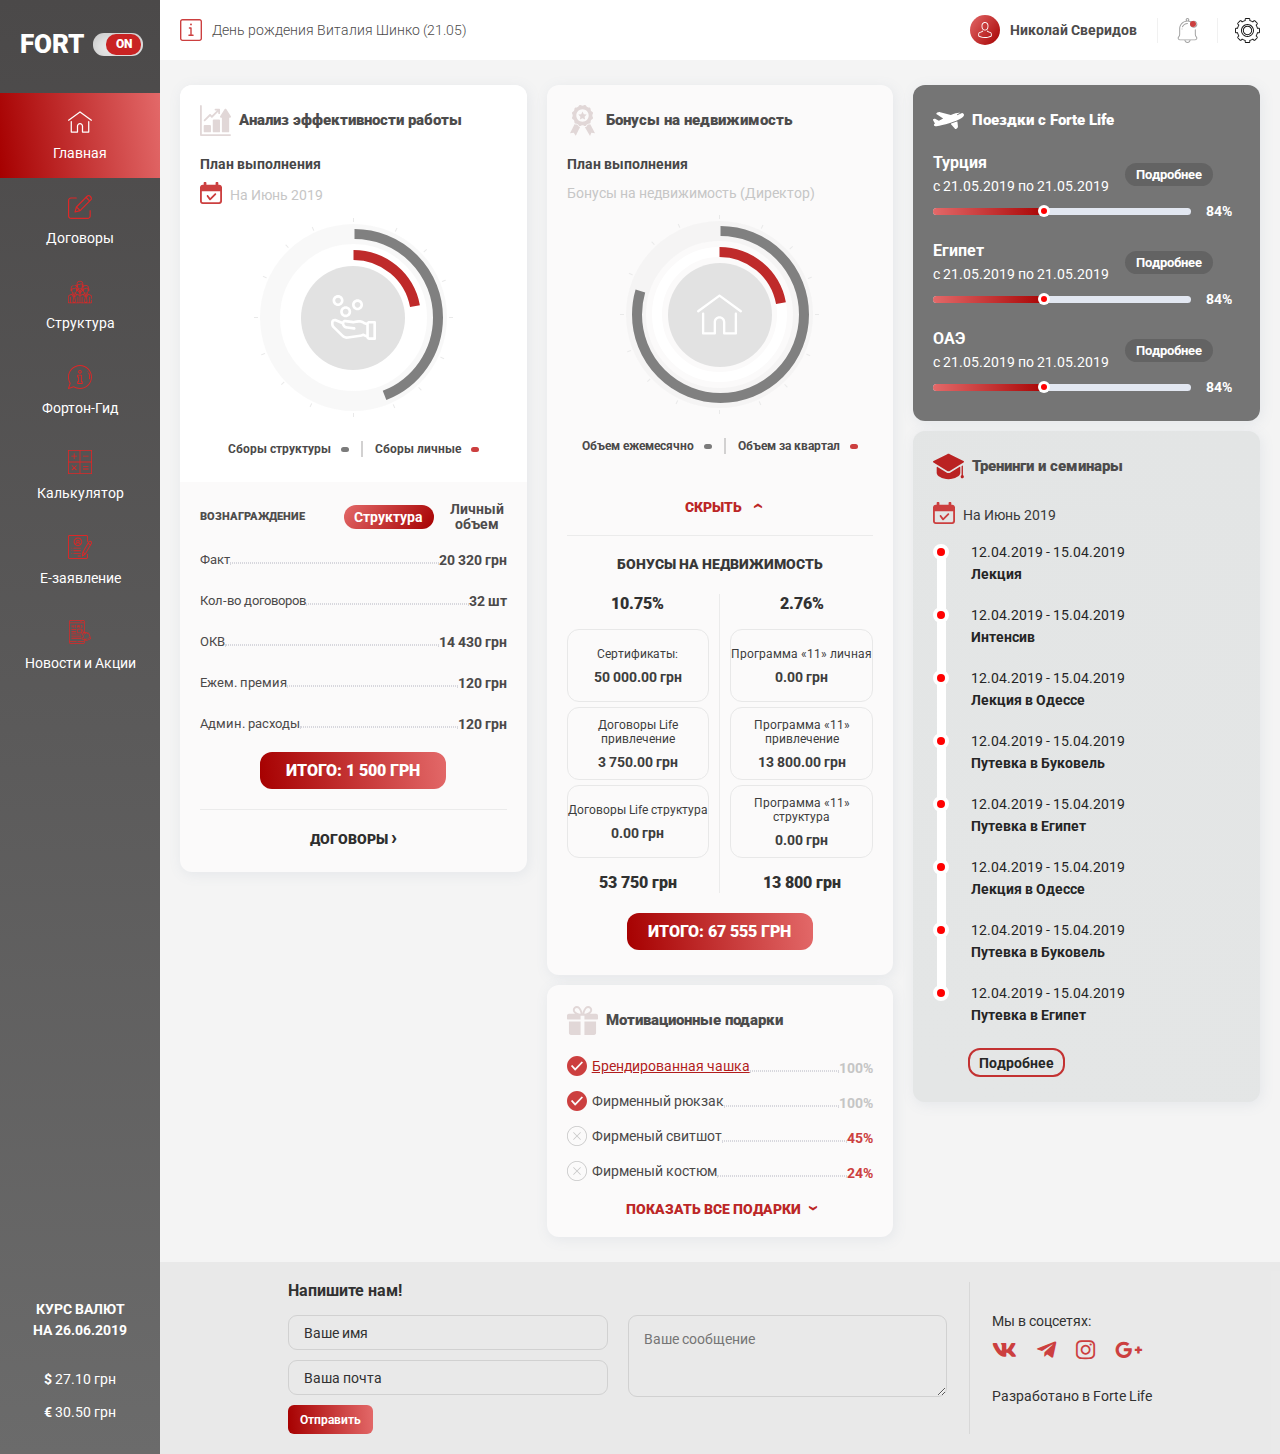
==== commit f6c10b4e: "add new page" ====
--- a/index.html
+++ b/index.html
@@ -35,9 +35,6 @@
   <div class="modal-dialog">
 		<button data-dismiss="modal" class="modal-close"></button>
 		<div class="b-modal-content">
-			<div class="b-modal-img">
-				<img src="images/b-modal-img.png" alt="">
-			</div>
 			<div class="b-modal-form">
 				<div class="b-form-left">
 					<div class="b-form-top">
@@ -809,10 +806,7 @@
 
 
 	<script src="https://ajax.googleapis.com/ajax/libs/jquery/2.2.4/jquery.min.js"></script>
-	<script type="text/javascript" src="https://maps.googleapis.com/maps/api/js?key=AIzaSyBv9-H5GwlZA4EkUorU0gGHrq0H4pFMPS4"></script>
-	<script src="js/jquery.malihu.PageScroll2id.min.js"></script>
 	<script src="js/jquery.fancybox.min.js"></script>
-	<script src="js/jquery.inputmask.js"></script>
 	<script src="js/fontawesome.min.js"></script>
 	<script src="bootstrap/js/bootstrap.min.js"></script>
 	<script src="js/script.js"></script>
--- a/css/style.css
+++ b/css/style.css
@@ -178,36 +178,22 @@
 }
 
 .b-checkbox{
-    display: block;
-    margin: 0px 0 0 20px;
+	display: inline-block;
+	margin: 0 3px;
 }
 .b-checkbox input[type="checkbox"]{
     display: none;
 }
 .b-checkbox input[type="checkbox"] + label span{
-	display: block;
-	width: 24px;
-	height: 24px;
-	border: 1px solid #e6edef;
-	-webkit-box-sizing: border-box;
-	-moz-box-sizing: border-box;
-	box-sizing: border-box;
-	-ms-flex-negative: 0;
-	flex-shrink: 0;
-	margin: 0 20px 0 0;
+	width: 15px;
+	height: 15px;
+	background: #ffffff;
+	border: 1px solid #ddd;
+	-webkit-box-sizing: border-box;
+	-moz-box-sizing: border-box;
+	box-sizing: border-box;
+	border-radius: 2px;
 	position: relative;
-}
-.b-checkbox input[type="checkbox"] + label span:before{
-	width: 9px;
-	height: 9px;
-	background: #5bc9c9;
-	content: "";
-	position: absolute;
-	top: 7px;
-    left: 6.8px;
-    opacity: 0;
-    visibility: hidden;
-    transition: 0.3s;
 }
 .b-checkbox input[type="checkbox"] + label{
     cursor: pointer;
@@ -217,9 +203,15 @@
     align-items: center;
 }
 .b-checkbox input[type="checkbox"]:checked + label span{
-	display: block;
-	width: 24px;
-	height: 24px;
+	width: 15px;
+	height: 15px;
+	background: url(../images/check.png) center no-repeat #ffffff;
+	background-size: 12px;
+	border: 1px solid #ddd;
+	-webkit-box-sizing: border-box;
+	-moz-box-sizing: border-box;
+	box-sizing: border-box;
+	border-radius: 2px;
 }
 .b-checkbox input[type="checkbox"]:checked + label span:before{
     opacity: 1;
@@ -248,19 +240,19 @@
 }
 .b-select{
 	width: 100%;
-	height: 44px;
-	border: 1px solid #ffffff;
-	border-radius: 3px;	
-	color: #ffffff;
-	font-size: 13px;
-	font-weight: 400;
-	line-height: 15px;
-	padding: 0 13px;
-	-webkit-box-sizing: border-box;
-	-moz-box-sizing: border-box;
-	box-sizing: border-box;    
+	height: 33px;
+	border: 1px solid #e8e8e8;
+	-webkit-box-sizing: border-box;
+	-moz-box-sizing: border-box;
+	box-sizing: border-box;
+	border-radius: 6px;
+	color: #000000;
+	font-size: 14px;
+	font-weight: 400;
+	line-height: 16px;   
+	padding: 0 10px;
 	background: transparent url(../images/select-arrow.png);
-	background-position: right 15px center;
+	background-position: right 10px center;
 	background-repeat: no-repeat;
 	-webkit-appearance: none;
 	-moz-appearance: none;
@@ -1371,4 +1363,653 @@
 	align-items: center;
 	text-decoration: none;
 	margin: 0 0 0 35px;
+}
+/* -------------- page statement -------------- */
+.b-wrapper{
+	background: #ffffff;
+	border-radius: 12px;
+	box-shadow: 1.3px 2.7px 13px rgba(108, 123, 153, 0.1);
+	-webkit-box-sizing: border-box;
+	-moz-box-sizing: border-box;
+	box-sizing: border-box;
+	padding: 25px;
+}
+.b-top{
+	display: flex;
+	justify-content: flex-start;
+	align-items: center;
+	margin: 0 0 25px 0;
+}
+.b-top__left{
+	display: flex;
+	justify-content: flex-start;
+	align-items: center;
+}
+.b-top__left__ico{
+	margin: 0 10px 0 0;
+}
+.b-top__left span{
+	color: #4d4c4c;
+	font-size: 18px;
+	font-weight: 900;
+	line-height: 20px;
+}
+.b-row{
+	display: flex;
+	justify-content: flex-start;
+	align-items: flex-end;
+	margin: 0 -8px;
+}
+.b-col{
+	width: 50%;
+	padding: 0 8px;
+}
+.b-item{
+	margin: 0 0 15px 0;
+}
+.b-item span{
+	display: block;
+	color: #4b4949;
+	font-size: 14px;
+	font-weight: 700;
+	line-height: 16px;
+	margin: 0 0 10px 0;
+}
+.b-item span i{
+	font-style: normal;
+	display: block;
+	font-size: 10px;
+	line-height: 12px;
+}
+.b-item-input{
+	width: 100%;
+	height: 33px;
+	border: 1px solid #e8e8e8;
+	-webkit-box-sizing: border-box;
+	-moz-box-sizing: border-box;
+	box-sizing: border-box;
+	border-radius: 6px;
+	color: #000000;
+	font-size: 14px;
+	font-weight: 400;
+	line-height: 16px;
+	padding: 0 15px;
+}
+.b-item-input::-webkit-input-placeholder{
+	color: #757575;
+	font-size: 12px;
+	font-weight: 400;
+	line-height: 16px;
+}
+.b-item-input:-moz-placeholder{
+	color: #757575;
+	font-size: 12px;
+	font-weight: 400;
+	line-height: 16px;
+}
+.b-item__text{
+	margin: 0px 0 15px 0;
+}
+.b-item__text p{
+	color: #4b4949;
+	font-size: 12px;
+	font-weight: 400;
+	line-height: 18px;
+	margin: 0;
+}
+.b-step-1{
+
+}
+.b-step-top{
+	display: flex;
+	justify-content: space-between;
+	align-items: center;
+	background-color: #ddd;
+	background-image: -webkit-linear-gradient(92deg, #e36969 0%, #e36969 0%, #a60000 100%);
+	background-image: -o-linear-gradient(92deg, #e36969 0%, #e36969 0%, #a60000 100%);
+	background-image: linear-gradient(182deg, #e36969 0%, #e36969 0%, #a60000 100%);
+	border-radius: 6px;
+	padding: 8px 15px;
+	-webkit-box-sizing: border-box;
+	-moz-box-sizing: border-box;
+	box-sizing: border-box;
+	margin: 0 0 15px 0;
+}
+.b-step-top span{
+	display: block;
+	color: #ffffff;
+	font-size: 14px;
+	font-weight: 700;
+	line-height: 18px;
+	text-transform: uppercase;
+}
+.b-step-top p{
+	margin: 0;
+	color: #ffffff;
+	font-size: 14px;
+	font-weight: 400;
+	line-height: 16px;
+}
+.b-col__wrap{
+	display: flex;
+	justify-content: flex-start;
+	align-items: flex-end;
+}
+.b-col__wrap .b-item{
+	margin: 0 12px 15px 0;
+}
+.b-col__wrap .b-item:last-child{
+	margin: 0 0 15px 0;
+}
+.w-50{
+	width: 50%;
+}
+.w-25{
+	width: 25%;
+}
+.w-33{
+	width: 33.333333%;
+}
+.w-60{
+	width: 60%;
+}
+.w-70{
+	width: 70%;
+}
+.w-20{
+	width: 20%;
+}
+.w-40{
+	width: 40%;
+}
+.w-30{
+	width: 30%;
+}
+.datepicker{
+	background: url(../images/calendar-ico.svg) no-repeat;
+	background-repeat: no-repeat;
+	background-size: 16px;
+	background-position: right 10px center;
+}
+.b-step-btns{
+	display: flex;
+	justify-content: center;
+	align-items: center;
+	margin: 30px 0 0 0;
+}
+.step-back{
+	width: 145px;
+	height: 37px;
+	border: 2px solid #a60000;
+	-webkit-box-sizing: border-box;
+	-moz-box-sizing: border-box;
+	box-sizing: border-box;
+	border-radius: 6px;	
+	color: #373737;
+	font-size: 14px;
+	font-weight: 700;
+	line-height: 16px;
+	display: flex;
+	justify-content: center;
+	align-items: center;
+	margin: 0 10px 0 0;
+	transition: 0.3s;
+}
+.step-back:hover{
+	color: #ffffff;
+	background: #a60000;
+	transition: 0.3s;
+}
+.b-item-textarea{
+	width: 100%;
+	height: 63px;
+	border: 1px solid #e8e8e8;
+	-webkit-box-sizing: border-box;
+	-moz-box-sizing: border-box;
+	box-sizing: border-box;
+	border-radius: 6px;
+	padding: 15px;
+	color: #000000;
+	font-size: 14px;
+	font-weight: 400;
+	line-height: 16px;
+}
+.next-step{
+	width: 145px;
+	height: 37px;
+	background-color: #08a9e5;
+	background-image: -webkit-linear-gradient(339deg, #e36969 0%, #e36969 0%, #a60000 100%);
+	background-image: -o-linear-gradient(339deg, #e36969 0%, #e36969 0%, #a60000 100%);
+	background-image: linear-gradient(69deg, #e36969 0%, #e36969 0%, #a60000 100%);
+	border-radius: 6px;
+	color: #ffffff;
+	font-size: 14px;
+	font-weight: 700;
+	line-height: 16px;
+	display: flex;
+	justify-content: center;
+	align-items: center;
+}
+button{
+	transition: 0.3s;
+}
+button:hover{
+	opacity: 0.8;
+	transition: 0.3s;
+	text-decoration: none;
+}
+button:active{
+	opacity: 1;
+	transition: 0.3s;
+	text-decoration: none;	
+}
+input[type="submit"] {
+	transition: 0.3s;
+}
+input[type="submit"]:hover{
+	opacity: 0.7;
+	transition: 0.3s;
+	text-decoration: none;
+}
+input[type="submit"]:active{
+	opacity: 1;
+	transition: 0.3s;
+	text-decoration: none;	
+}
+.b-step{
+	margin: 0 0 40px 0;
+}
+.b-step:last-child{
+	margin: 0;
+}   
+.b-program{
+
+}
+.b-program-top{
+	color: #4b4949;
+	font-size: 14px;
+	font-weight: 700;
+	line-height: 16px;
+	text-transform: uppercase;
+	margin: 0 0 20px 0;
+}
+.b-program-content{
+	display: flex;
+	justify-content: flex-start;
+	align-content: flex-start;
+	flex-wrap: wrap;
+	margin: 0 -5px;
+}
+.b-program-col{
+	width: 20%;
+	padding: 0 5px;
+	-webkit-box-sizing: border-box;
+	-moz-box-sizing: border-box;
+	box-sizing: border-box;
+	margin-bottom: 10px;
+}
+.b-program-item{
+	height: 180px;
+	display: flex;
+	justify-content: center;
+	align-items: center;
+	border: 2px solid #ddd;
+	border-radius: 12px;
+	-webkit-box-sizing: border-box;
+	-moz-box-sizing: border-box;
+	box-sizing: border-box;
+	cursor: pointer;
+	padding: 0 20px;
+	-webkit-box-sizing: border-box;
+	-moz-box-sizing: border-box;
+	box-sizing: border-box;
+}
+.b-program-item span{
+	display: block;
+	text-align: center;
+	color: #4d4d4d;
+	font-size: 14px;
+	font-weight: 700;
+	line-height: 16px;
+}
+.b-program-item.active{
+	background-color: #f3f0ed;
+	background-image: -webkit-linear-gradient(287deg, #e36969 0%, #e36969 0%, #a60000 100%);
+	background-image: -o-linear-gradient(287deg, #e36969 0%, #e36969 0%, #a60000 100%);
+	background-image: linear-gradient(17deg, #e36969 0%, #e36969 0%, #a60000 100%);
+}
+.b-program-item.active span{
+	color: #ffffff;
+}
+.b-table{
+	margin: 40px 0;
+}
+.b-table table{
+	width: 100%;
+}
+.b-table table thead tr td{
+	width: 10%;
+	padding: 0 0 10px 0;
+	-webkit-box-sizing: border-box;
+	-moz-box-sizing: border-box;
+	box-sizing: border-box;
+}
+.b-table table thead tr td:first-child{
+	width: 70%;
+	text-align: left;
+}
+.b-table table thead tr td{
+	color: #4b4949;
+	font-size: 14px;
+	font-weight: 700;
+	line-height: 16px;	
+	text-align: center;
+}
+.b-table-top{
+	display: flex;
+	justify-content: flex-start;
+	align-items: center;
+	text-align: left;
+}
+.b-table-top b{
+	color: #4b4949;
+	font-size: 14px;
+	font-weight: 700;
+	line-height: 16px;
+	display: block;
+	margin: 0 15px 0 0;
+}
+.b-table-top span{
+	color: #4b4949;
+	font-size: 12px;
+	font-weight: 700;
+	line-height: 16px;
+	display: block;
+	margin: 0 10px 0 0;
+}
+.b-table-top .b-item-input{
+	width: 285px;
+}
+
+.b-table table tbody tr td{
+	color: #4b4949;
+	font-size: 12px;
+	font-weight: 400;
+	line-height: 16px;
+	background: #fbfbfb;
+	border-bottom: 2px solid #ffffff;
+	-webkit-box-sizing: border-box;
+	-moz-box-sizing: border-box;
+	box-sizing: border-box;
+	padding: 10px 0;
+	border-right: 1px solid #e8e8e8;
+}
+.b-table table tbody tr td p{
+	color: #4b4949;
+	font-size: 12px;
+	font-weight: 400;
+	line-height: 16px;
+	margin: 10px 0;
+}
+.b-table table tbody tr td p:last-child{
+	margin: 0;
+}
+.b-table table tbody tr:nth-child(even) td{
+	background: #f9f9f9;
+}
+.b-table table tbody tr td:first-child{
+	padding-left: 16px;
+	padding-right: 16px;
+}
+.b-table table tbody tr td:last-child{
+	border: none;
+}
+.b-item-bottom .b-item-input{
+	width: 302px;
+	height: 48px;
+}
+.b-item-bottom span{
+	font-size: 14px;
+	line-height: 16px;
+}
+.btn-add{
+	width: 100%;
+	height: 37px;
+	background: #f3f3f3;
+	border-radius: 6px;
+	color: #4b4949;
+	font-size: 15px;
+	font-weight: 700;
+	line-height: 17px;
+	text-transform: uppercase;
+	display: flex;
+	justify-content: center;
+	align-items: center;
+	transition: 0.3s;
+	margin: 0 0 15px 0;
+}
+.btn-add:hover{
+	transition: 0.3s;
+    background: #f7f7f7;
+}
+.btn-add:active{
+	transition: 0.3s;
+	background: #dedddd;
+}
+.btn-add__ico{
+	background: url(../images/btn-add__ico.png) no-repeat;
+	width: 18px;
+	height: 18px;
+	margin: 0 10px 0 0;
+}
+.b-radio{
+	position: relative;
+	width: 92px;
+	height: 26px;
+	background: #ececec;
+	border-radius: 13px;
+	margin: 0 auto 0;
+}
+.switch {
+	display: flex;
+	justify-content: space-between;
+	align-items: center;
+	width: 100%;
+	height: 100%;
+	-webkit-box-sizing: border-box;
+	-moz-box-sizing: border-box;
+	box-sizing: border-box;
+}
+input[type=radio] {
+  display: none;
+}
+.switch label {
+	cursor: pointer;
+	color: rgba(0,0,0,0.2);
+	line-height: 50px;
+	transition: all 0.2s ease;
+	font-size: 12px;
+	font-weight: 700;
+	line-height: 15px;
+	color: #4b4949;
+	margin: 0;
+	position: relative;
+	z-index: 2;
+	width: 50%;
+	text-align: center;
+}
+.switch:before{
+	width: 47px;
+	height: 26px;
+	background-color: #ddd;
+	background-image: -webkit-linear-gradient(339deg, #e36969 0%, #e36969 0%, #a60000 100%);
+	background-image: -o-linear-gradient(339deg, #e36969 0%, #e36969 0%, #a60000 100%);
+	background-image: linear-gradient(69deg, #e36969 0%, #e36969 0%, #a60000 100%);
+	border-radius: 13px;
+	content: "";
+	position: absolute;
+	top: 0;
+	right: 0;
+	transition: 0.3s;
+}
+.b-radio-no:checked ~ .switch:before{
+	right: 0;
+	transition: 0.3s;
+}
+.b-radio-yes:checked ~ .switch:before{
+	left: 0;
+	transition: 0.3s;
+}
+ 
+.b-radio-no:checked ~ .switch .label-no{
+	color: #ffffff;
+}
+.b-radio-yes:checked ~ .switch .label-yes{
+	color: #ffffff;
+}
+.b-table__2{
+
+}
+.b-table__2 table thead tr td{
+	width: 15%;
+}
+.b-table table tbody tr .b-table-td{
+	vertical-align: top;
+	padding-top: 46px;
+	-webkit-box-sizing: border-box;
+	-moz-box-sizing: border-box;
+	box-sizing: border-box;
+}
+.b-table-td .b-radio{
+	margin: 0 auto 17px;
+}
+.b-table-td .b-radio:last-child{
+	margin: 0 auto 0;
+}
+.b-table-input{
+	background: none;
+	border: none;
+	border-bottom: 1px solid #e2e2e2;
+	padding: 0 5px;
+	-webkit-box-sizing: border-box;
+	-moz-box-sizing: border-box;
+	box-sizing: border-box;
+    margin: 4px 0;
+}
+.b-input-info__wrap{
+	position: relative;
+	width: 95px;
+	border-radius: 13px;
+	margin: 0 auto 0;
+	overflow: hidden;
+}
+.b-input-info__wrap span{
+	position: absolute;
+	top: 0;
+	right: 0;
+	color: #3e3e3e;
+	font-size: 12px;
+	font-weight: 700;
+	line-height: 13px;
+	height: 100%;
+	display: flex;
+	justify-content: center;
+	align-items: center;	
+	padding: 0 15px 0 5px;
+	-webkit-box-sizing: border-box;
+	-moz-box-sizing: border-box;
+	box-sizing: border-box;
+	background: #ebebeb;
+}
+.b-input-info{
+	width: 100%;
+	height: 26px;
+	background: #ebebeb;
+	border-radius: 13px;
+	padding: 0 25px 0 20px;
+	color: #3e3e3e;
+	font-size: 12px;
+	font-weight: 700;
+	line-height: 13px;	
+}
+.b-step-6 .b-table{
+	margin: 0 0 40px 0;
+}
+.b-step-6  table tbody tr td:first-child{
+	width: 85%;
+}
+.b-table-6 table tbody tr td{
+	width: 15%;
+}
+.b-step-bottom{
+
+}
+.b-step-content{
+	display: flex;
+	justify-content: flex-start;
+	align-content: flex-start;
+	margin: 0 -10px;
+}
+.b-step-col{
+	padding: 0 10px;
+	-webkit-box-sizing: border-box;
+	-moz-box-sizing: border-box;
+	box-sizing: border-box;
+	position: relative;
+	width: 50%;
+}
+.b-step-col:after{
+	position: absolute;
+	top: 0;
+	right: 0;
+	content: "";
+	content: ;
+	width: 1px;
+	height: 250px;
+	background: #eeeeee;
+}
+.b-step-col:last-child:after{
+	display: none;
+}
+.b-step-title{
+	text-align: center;
+	margin: 0 0 20px 0;
+}
+.b-step-title b{
+	display: block;
+	color: #4b4949;
+	font-size: 14px;
+	font-weight: 700;
+	line-height: 16px;
+	margin: 0 0 10px 0;
+}
+.b-step-title span{
+	display: block;
+	color: #4b4949;
+	font-size: 12px;
+	font-weight: 400;
+	line-height: 14px;
+}
+.b-step-wrap{
+	text-align: center;
+	margin: 0 0 30px 0;
+}
+.b-step-wrap .b-item-input{
+	width: 399px;
+	height: 40px;
+	margin: 0 auto 13px;
+}
+.b-step-wrap span{
+	color: #4b4949;
+	font-size: 12px;
+	font-weight: 400;
+	line-height: 14px;
+	display: block;
+}
+.b-step-wrap p{
+	margin: 65px 0 0 0;
+	color: #4b4949;
+	font-size: 12px;
+	font-weight: 400;
+	line-height: 15px;
 }--- a/css/responsive.css
+++ b/css/responsive.css
@@ -9,8 +9,11 @@
 @media (max-width: 1410px) {
 
 }
-@media (max-width: 1300px) {
-	
+@media (max-width: 1220px) {
+	.b-item span{
+		letter-spacing: -0.8px;
+		font-size: 13px;
+	}
 }
 
 @media (max-width: 1199px) {
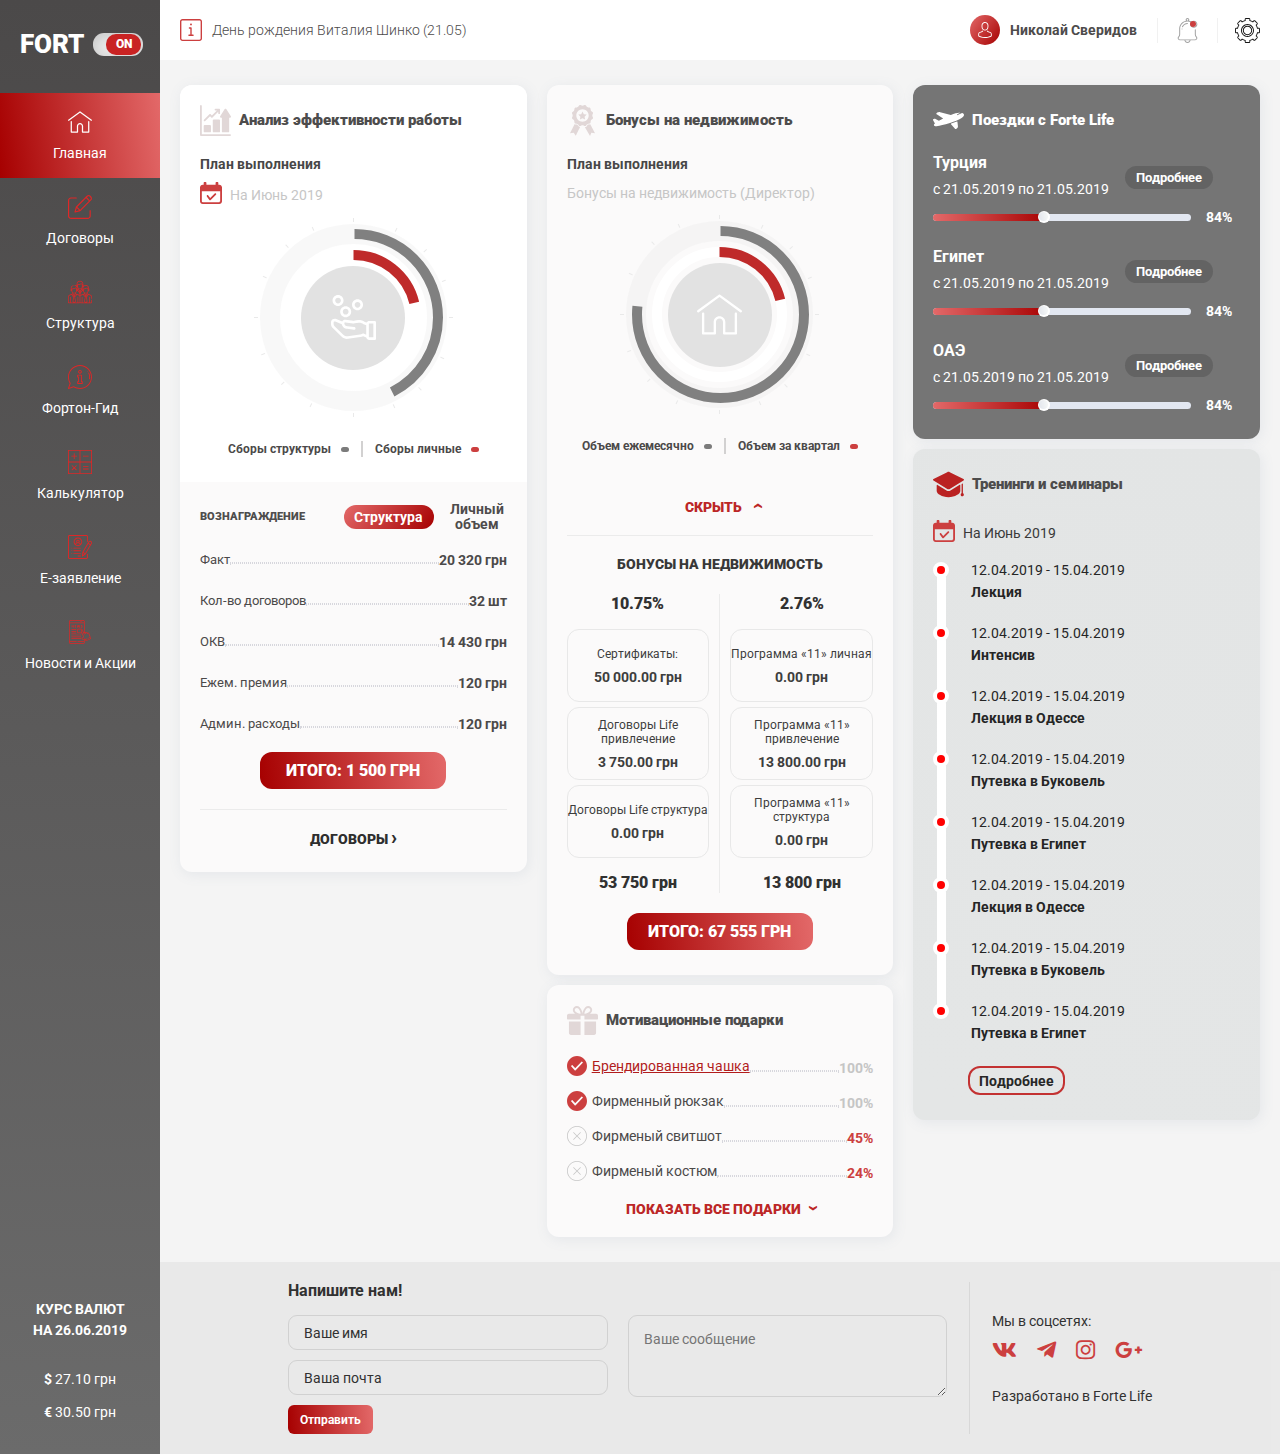
==== commit c4e1ce7b: "add fix" ====
--- a/index.html
+++ b/index.html
@@ -411,8 +411,18 @@
 								</div>
 							</div>
 							<div class="b-round">
-								<div class="chart-1" data-percent="50"></div>
-								<div class="chart-2" data-percent="25"></div>
+								<div class="chart-item chart-1" data-percent="50">
+									<div class="chart-info">
+										<span>50% -15 дог</span>
+										<b>65 000 грн</b>
+									</div>
+								</div>
+								<div class="chart-item chart-2" data-percent="25">
+									<div class="chart-info chart-info__red">
+										<span>50% -15 дог</span>
+										<b>65 000 грн</b>
+									</div>									
+								</div>
 								<div class="b-round-img"><img src="images/money.svg" alt=""></div>
 							</div>
 							<div class="b-round-info">
@@ -471,8 +481,18 @@
 								</div>
 							</div>
 							<div class="b-round">
-								<div class="chart-1" data-percent="90"></div>
-								<div class="chart-2" data-percent="25"></div>
+								<div class="chart-item chart-1" data-percent="90">
+									<div class="chart-info">
+										<span>50% -15 дог</span>
+										<b>65 000 грн</b>
+									</div>
+								</div>
+								<div class="chart-item chart-2" data-percent="25">
+									<div class="chart-info chart-info__red">
+										<span>50% -15 дог</span>
+										<b>65 000 грн</b>
+									</div>									
+								</div>
 								<div class="b-round-img"><img src="images/home2.svg" alt=""></div>
 							</div>
 							<div class="b-round-info">
--- a/css/style.css
+++ b/css/style.css
@@ -261,9 +261,7 @@
 	-ms-appearance: none;
 	appearance: none !important;        
 }
-.b-select option{
-	background: #188481;
-}
+
 .b-input-text{
 	outline: none;  
 }
@@ -835,6 +833,56 @@
 	width: 177px;
 	height: 177px;
 }
+.chart-item:hover{
+	opacity: 0.6;
+	transition: 0.3s;
+}
+.chart-info{
+	position: absolute;
+	top: -60px;
+	left: 50%;
+    padding: 4px 9px;
+	-webkit-box-sizing: border-box;
+	-moz-box-sizing: border-box;
+	box-sizing: border-box;
+	background-color: #f1547e;
+	background-image: -webkit-linear-gradient(299deg, #919191 0%, #535353 99%, #535353 100%);
+	background-image: -o-linear-gradient(299deg, #919191 0%, #535353 99%, #535353 100%);
+	background-image: linear-gradient(29deg, #919191 0%, #535353 99%, #535353 100%);
+	border-radius: 6px;
+	box-shadow: 1.3px 2.7px 13px rgba(108, 123, 153, 0.65);	
+	z-index: 100;
+	opacity: 0;
+	visibility: hidden;
+	transition: 0.3s;
+}
+.chart-item:hover .chart-info{
+	opacity: 1;
+	visibility: visible;
+	transition: 0.3s;
+}
+.chart-info__red{
+	background-color: #f1547e;
+	background-image: -webkit-linear-gradient(299deg, #e36969 0%, #e36969 0%, #a60000 100%);
+	background-image: -o-linear-gradient(299deg, #e36969 0%, #e36969 0%, #a60000 100%);
+	background-image: linear-gradient(29deg, #e36969 0%, #e36969 0%, #a60000 100%);
+	border-radius: 6px;
+	box-shadow: 1.3px 2.7px 13px rgba(108, 123, 153, 0.63);
+}
+.chart-info span{
+	display: block;
+	color: #ffffff;
+	font-size: 12px;
+	font-weight: 400;
+	line-height: 22px;
+}
+.chart-info b{
+	display: block;
+	color: #ffffff;
+	font-size: 13px;
+	font-weight: 900;
+	line-height: 16px;
+}
 .b-round-img{
 	width: 104px;
 	height: 104px;
@@ -1207,7 +1255,7 @@
 .b-main-trips__left span{
 	display: block;
 	color: #ffffff;
-	line-height: 12px;	
+	line-height: 18px;	
 	font-size: 14px;
 	font-weight: 400;
 }
@@ -1241,7 +1289,7 @@
 	position: absolute;
 	top: 0;
 	left: 0;
-	height: 7px;
+	height: 100%;
 	background-color: #f1547e;
 	background-image: -webkit-linear-gradient(359deg, #e36969 0%, #e36969 0%, #a60000 100%);
 	background-image: -o-linear-gradient(359deg, #e36969 0%, #e36969 0%, #a60000 100%);
@@ -1995,7 +2043,7 @@
 	margin: 0 0 30px 0;
 }
 .b-step-wrap .b-item-input{
-	width: 399px;
+	width: 100%;
 	height: 40px;
 	margin: 0 auto 13px;
 }
@@ -2012,4 +2060,1388 @@
 	font-size: 12px;
 	font-weight: 400;
 	line-height: 15px;
+}
+/* -------------- page guide -------------- */
+.b-guide{
+	display: flex;
+	justify-content: flex-start;
+	align-content: flex-start;
+	flex-wrap: wrap;
+	margin: 0 -5px;
+}
+.b-guide-col{
+	padding: 0 5px;
+	-webkit-box-sizing: border-box;
+	-moz-box-sizing: border-box;
+	box-sizing: border-box;
+	margin-bottom: 10px;
+	width: 20%;
+}
+.b-guide-item{
+	height: 181px;
+	border: 2px solid #ddd;
+	-webkit-box-sizing: border-box;
+	-moz-box-sizing: border-box;
+	box-sizing: border-box;
+	border-radius: 12px;
+	display: flex;
+	flex-direction: column;
+	justify-content: center;
+	align-items: center;
+	cursor: pointer;
+}
+.b-guide-item__img {
+	width: 41px;
+	margin: 0 0 5px 0;
+}
+.b-guide-item__img svg{
+	fill: #b9b9b9;
+}
+.b-guide-item span{
+	color: #525252;
+	font-size: 14px;
+	font-weight: 700;
+	line-height: 16px;	
+	text-align: center;
+	display: block;
+	padding: 0 10px;
+	-webkit-box-sizing: border-box;
+	-moz-box-sizing: border-box;
+	box-sizing: border-box;
+	height: 50px;
+	display: flex;
+	justify-content: center;
+	align-items: center;
+}
+.b-guide-item.active{
+	background-color: #f3f0ed;
+	background-image: -webkit-linear-gradient(287deg, #e36969 0%, #e36969 0%, #a60000 100%);
+	background-image: -o-linear-gradient(287deg, #e36969 0%, #e36969 0%, #a60000 100%);
+	background-image: linear-gradient(17deg, #e36969 0%, #e36969 0%, #a60000 100%);
+	border-radius: 12px;
+	border-color: transparent;
+}
+.b-guide-item.active span{
+	color: #ffffff;
+}
+.b-guide-item.active .b-guide-item__img svg{
+	fill: #ffffff;
+}
+/* -------------- page b-news -------------- */
+.b-news{
+
+}
+.b-news-item{
+	display: flex;
+	justify-content: flex-start;
+	align-items: flex-start;
+	border: 1px solid #e8e8e8;
+	-webkit-box-sizing: border-box;
+	-moz-box-sizing: border-box;
+	box-sizing: border-box;
+	border-radius: 8px;
+	padding: 8px;
+	margin: 0 0 10px 0;
+}
+.b-news-item__img{
+	border-radius: 6px;
+	overflow: hidden;
+	margin: 0 15px 0 0;
+	flex-shrink: 0;
+}
+.b-news-item__content{
+
+}
+.b-news-item__content b{
+	display: block;
+	color: #4b4949;
+	font-size: 16px;
+	font-weight: 700;
+	line-height: 18px;
+	margin: 0 0 10px 0;
+}
+.b-news-item__date{
+	display: flex;
+	justify-content: flex-start;
+	align-items: center;
+	margin: 0 0 7px 0;
+}
+.b-news-item__date__ico{
+	background: url(../images/calendar.svg) no-repeat;
+	width: 20px;
+	height: 20px;
+	flex-shrink: 0;
+	margin: 0 10px 0 0;
+}
+.b-news-item__date span{
+	color: #393939;
+	font-size: 13px;
+	font-weight: 400;
+	line-height: 15px;
+}
+.b-news-item__content p{
+	color: #393939;
+	font-size: 12px;
+	font-weight: 400;
+	line-height: 16px;
+	margin: 0;
+}
+.b-news-item__link{
+	display: flex;
+	justify-content: flex-start;
+	align-items: center;
+	color: #bc2626;
+	font-size: 12px;
+	font-weight: 900;
+	line-height: 14px;
+	margin: 8px 0 0 0;
+}
+.b-news-item__link:after{
+	content: "";
+	background: url(../images/select-arrow.png) center;
+	width: 7px;
+	height: 4px;
+	transform: rotate(-90deg);
+	display: block;
+	margin: 1px 0 0 5px;
+}
+.b-news-item__link:hover , .b-news-item__link:active{
+	color: #bc2626;
+	text-decoration: none;
+}
+.b-stock-item{
+	position: relative;
+}
+.b-stock-item img{
+	width: 100%;
+}
+.b-stock-item:before{
+	position: absolute;
+	top: 0;
+	left: 0;
+	content: "";
+	background: url(../images/stock-bg.png) center no-repeat;
+	background-size: cover;
+	width: 502px;
+	height: 100%;
+}
+.b-news-item__content__wrap{
+	display: flex;
+	justify-content: flex-start;
+	align-items: center;
+	height: 100%;
+	position: absolute;
+	top: 0;
+	left: 0;
+	width: 100%;
+}
+.b-stock-item .b-news-item__content{
+	padding: 12px 25px;
+	-webkit-box-sizing: border-box;
+	-moz-box-sizing: border-box;
+	box-sizing: border-box;
+	max-width: 450px;
+}
+.b-stock-item .b-news-item__content b , .b-stock-item .b-news-item__date span , .b-stock-item .b-news-item__content p{
+	color: #ffffff;
+}
+.b-stock-item .b-news-item__date__ico{
+	background: url(../images/calendar2.svg) no-repeat;
+}
+.b-news-item__link{
+	color: #ffffff;
+	position: absolute;
+	bottom: 20px;
+	right: 20px;
+}
+.b-news-item__link:after{
+	content: "";
+	background: url(../images/sa.png) center;
+	width: 3px;
+	height: 5px;
+	transform: rotate(0deg);
+}
+.b-pagination{
+	display: flex;
+	justify-content: center;
+	align-items: center;
+	margin: 30px 0 0 0;
+}
+.b-pagination-btn{
+	width: 21px;
+	height: 21px;
+	background-color: #010410;
+	background-image: -webkit-linear-gradient(299deg, #e36969 0%, #e36969 0%, #a60000 100%);
+	background-image: -o-linear-gradient(299deg, #e36969 0%, #e36969 0%, #a60000 100%);
+	background-image: linear-gradient(29deg, #e36969 0%, #e36969 0%, #a60000 100%);
+	border-radius: 100%;
+	display: flex;
+	justify-content: center;
+	align-items: center;
+	color: #ffffff;
+	font-size: 14px;
+	font-weight: 700;
+	line-height: 16px;
+}
+.b-pagination ul{
+	padding: 0;
+	margin: 0;
+	display: flex;
+	justify-content: center;
+	align-items: center;
+}
+.b-pagination ul li{
+	list-style: none;
+	margin: 0 14px;
+}
+.b-pagination ul li a{
+	font-weight: 700;
+	line-height: 16px;
+	color: #404040;
+	font-size: 14px;
+}
+.b-pagination ul li a:hover{
+	text-decoration: none;
+	color: #a60000;
+}
+.b-pagination ul li.active a{
+	text-decoration: none;
+	color: #a60000;
+}
+/* -------------- page b-structure -------------- */
+.b-structure{
+
+}
+.b-structure .b-wrapper{
+	margin: 0 0 6px 0;
+}
+.b-structure-top{
+	display: flex;
+	justify-content: flex-start;
+	align-content: flex-start;
+}
+.b-structure-top__left{
+	padding: 0 45px 0 0;
+	-webkit-box-sizing: border-box;
+	-moz-box-sizing: border-box;
+	box-sizing: border-box;
+	margin: 0 35px 0 0;
+	border-right: 1px solid #e8e8e8;
+	width: 280px;
+}
+.b-structure-top__name{
+	margin: 0 0 15px 0;
+}
+.b-structure-top__name b{
+	display: block;
+	color: #4d4c4c;
+	line-height: 18px;
+	font-size: 16px;
+	font-weight: 700;
+}
+.b-structure-top__name span{
+	display: block;
+	color: #4d4c4c;
+	font-size: 12px;
+	font-weight: 400;
+	line-height: 16px;
+}
+.b-structure-link{
+	display: flex;
+	justify-content: flex-start;
+	align-items: center;
+}
+.b-structure-link__ico{
+	background: url(../images/man-user.png) no-repeat;
+	width: 10px;
+	height: 13px;
+	flex-shrink: 0;
+	margin: 0 10px 0 0;
+}
+.b-structure-link__text{
+
+}
+.b-structure-link__text span{
+	display: block;
+	font-size: 12px;
+	font-weight: 400;
+	line-height: 14px;
+	color: #4d4c4c;
+}
+.b-structure-link__text a{
+	display: block;
+	font-size: 12px;
+	font-weight: 400;
+	line-height: 14px;
+	color: #c02c2c;
+
+}
+.b-structure-top__right{
+	flex-grow: 1;
+}
+.b-structure-top__right .b-main-trips__track{
+	width: 100%;
+	background: #efefef;
+	border-radius: 5px;
+	box-shadow: 0.9px 1.8px 6px rgba(65, 65, 65, 0.21);
+	height: 9px;
+}
+.b-structure-top__right .b-main-trips__btn{
+	width: 17px;
+	height: 17px;
+	background: #bf2a2a;
+}
+.b-main-trips__btn:before{
+	background-image: -webkit-linear-gradient(171deg, #f6f8f7 0%, #e2e5ec 100%);
+	background-image: -o-linear-gradient(171deg, #f6f8f7 0%, #e2e5ec 100%);
+	background-image: linear-gradient(261deg, #f6f8f7 0%, #e2e5ec 100%);
+    width: 9px;
+    height: 9px;
+   margin: -4.5px 0 0 -5.1px;
+}
+
+.b-structure-top__right__top{
+	display: flex;
+	justify-content: space-between;
+	align-items: center;
+	margin: 0 0 15px 0;
+}
+.b-structure-top__right__top b{
+	max-width: 255px;
+	color: #474747;
+	font-size: 14px;
+	font-weight: 700;
+	line-height: 18px;
+}
+.b-structure-top__right__btns{
+	display: flex;
+	justify-content: flex-start;
+	align-items: flex-start;
+}
+.b-structure-top__btn{
+	width: 108px;
+	height: 25px;
+	border-radius: 12px;
+	color: #363636;
+	font-size: 12px;
+	font-weight: 700;
+	line-height: 14px;
+	display: flex;
+	justify-content: center;
+	align-items: center;
+	text-decoration: none;
+}
+.b-structure-top__btn.active{
+	background-color: #2f3aa1;
+	background-image: -webkit-linear-gradient(171deg, #e36969 0%, #e36969 0%, #a60000 100%);
+	background-image: -o-linear-gradient(171deg, #e36969 0%, #e36969 0%, #a60000 100%);
+	background-image: linear-gradient(261deg, #e36969 0%, #e36969 0%, #a60000 100%);
+	color: #ffffff;
+}
+.b-structure-top__right__bottom{
+	margin: 10px 0 0 0;
+	display: flex;
+	justify-content: space-between;
+	align-items: flex-start;
+}
+.b-structure-top__right__bottom p{
+	color: #363636;
+	font-size: 12px;
+	line-height: 18px;
+	font-weight: 400;
+	margin: 0;
+	max-width: 135px;
+}
+.b-structure-top__right__bottom p b{
+	font-weight: 700;
+}
+.b-structure-top__right__bottom p:last-child{
+	text-align: right;
+}
+
+.b-agents{
+	display: flex;
+	justify-content: space-between;
+	align-items: center;
+}
+.b-agents-content{
+	display: flex;
+	justify-content: flex-start;
+	align-content: flex-start;
+	flex-grow: 1;
+}
+.b-agents-item{
+	display: flex;
+	justify-content: flex-start;
+	align-items: center;
+	border-right: 1px solid #e8e8e8;
+	-webkit-box-sizing: border-box;
+	-moz-box-sizing: border-box;
+	box-sizing: border-box;
+	padding: 0 28px 0 0;
+	margin: 0 28px 0 0;
+	flex-shrink: 0;
+    flex-grow: 1;
+}
+.b-agents-item:last-child{
+	border: none;
+}
+.b-agents-item__img{
+	flex-shrink: 0;
+	margin: 0 15px 0 0;
+}
+.b-agents-item__wrap{
+
+}
+.b-agents-item__wrap span{
+	display: block;
+	color: #474747;
+	font-size: 12px;
+	font-weight: 700;
+	line-height: 15px;
+}
+.b-agents-item__wrap b{
+	display: flex;
+	justify-content: flex-start;
+	align-items: center;
+	color: #474747;
+	font-size: 22px;
+	font-weight: 900;
+	line-height: 24px;
+}
+.b-agents-item__arrow{
+	background: url(../images/b-agents-item__arrow.png) no-repeat;
+	width: 12px;
+	height: 8px;
+	margin: 0 0 0 7px;
+	display: block;
+}
+.b-agents-btn{
+	width: 167px;
+	height: 37px;
+	background-color: #2f3aa1;
+	background-image: -webkit-linear-gradient(171deg, #e36969 0%, #e36969 0%, #a60000 100%);
+	background-image: -o-linear-gradient(171deg, #e36969 0%, #e36969 0%, #a60000 100%);
+	background-image: linear-gradient(261deg, #e36969 0%, #e36969 0%, #a60000 100%);
+	border-radius: 19px;
+	color: #ffffff;
+	font-size: 14px;
+	font-weight: 700;
+	line-height: 16px;
+	flex-shrink: 0;
+}
+.b-search{
+	display: flex;
+	justify-content: flex-start;
+	align-items: center;
+}
+.b-search-item{
+	display: flex;
+	justify-content: flex-start;
+	align-items: center;
+	flex-shrink: 0;
+	margin: 0 15px 0 0;
+}
+.b-search-item__ico{
+	background: url(../images/b-search-item__ico.png) center top no-repeat;
+	width: 23px;
+	height: 23px;
+	margin: 0 13px 0 0;
+}
+.b-search-item span{
+	color: #282828;
+	font-size: 14px;
+	font-weight: 900;
+	line-height: 16px;
+	text-transform: uppercase;
+}
+.b-search-wrap{
+	flex-grow: 1;
+	position: relative;
+	border-radius: 16px;
+	overflow: hidden;
+}
+.b-search-input{
+	width: 100%;
+	height: 32px;
+	border: 1px solid #c02d2d;
+	-webkit-box-sizing: border-box;
+	-moz-box-sizing: border-box;
+	box-sizing: border-box;
+	border-radius: 16px;
+	color: #282828;
+	font-size: 12px;
+	font-weight: 400;
+	line-height: 14px;
+	padding: 0 85px 0 15px;
+}
+.b-input-text::-webkit-input-placeholder{
+	color: #9e9e9e;
+	font-size: 12px;
+	font-weight: 400;
+	line-height: 14px;
+}
+.b-input-text:-moz-placeholder{
+	color: #9e9e9e;
+	font-size: 12px;
+	font-weight: 400;
+	line-height: 14px;	
+}
+.b-search-btn{
+	background: none;
+	color: #373737;
+	font-size: 14px;
+	font-weight: 700;
+	line-height: 16px;
+	width: 78px;
+	height: 100%;
+	position: absolute;
+	top: 0;
+	right: 0;
+	display: flex;
+	justify-content: center;
+	align-items: center;
+	border-left: 1px solid #d1d1d1;
+	-webkit-box-sizing: border-box;
+	-moz-box-sizing: border-box;
+	box-sizing: border-box;
+}
+.b-wrapper-two{
+	padding: 15px 15px;
+}
+.b-structure-item__top{
+	display: flex;
+	justify-content: flex-start;
+	align-content: flex-start;
+}
+.b-structure-item__content{
+	display: flex;
+	justify-content: flex-start;
+	align-content: flex-start;
+	flex-grow: 1;
+	margin: 0 -8px;
+}
+.b-structure-item__col{
+	padding: 6px 8px 6px 8px;
+	-webkit-box-sizing: border-box;
+	-moz-box-sizing: border-box;
+	box-sizing: border-box;
+	border-right: 1px solid #e8e8e8;
+	display: flex;
+	justify-content: center;
+	align-items: center;
+	flex-direction: column;
+    width: 20%;
+    flex-shrink: 0;
+}
+.b-structure-item__col:last-child{
+	margin: 0;
+	padding: 0;
+	border: none;
+}
+.b-structure-user{
+	display: flex;
+	justify-content: flex-start;
+	align-items: center;
+}
+.b-structure-user strong{
+	color: #282828;
+	font-size: 14px;
+	font-weight: 700;
+	line-height: 17px;
+	display: block;
+	text-align: center;
+}
+.b-structure-user__img{
+	width: 45px;
+	height: 45px;
+	background-color: #60676e;
+	background-image: -webkit-linear-gradient(171deg, #e36969 0%, #e36969 0%, #a60000 100%);
+	background-image: -o-linear-gradient(171deg, #e36969 0%, #e36969 0%, #a60000 100%);
+	background-image: linear-gradient(261deg, #e36969 0%, #e36969 0%, #a60000 100%);
+	border-radius: 100%;
+	display: flex;
+	justify-content: center;
+	align-items: center;
+	margin: 0 10px 0 0;
+}
+.b-structure-user__img img{
+	width: 16px;
+}
+.b-structure-user__content{
+
+}
+.b-structure-user__content b{
+	display: block;
+	color: #282828;
+	font-size: 13px;
+	font-weight: 700;
+	line-height: 15px;	
+	margin: 0 0 10px 0;
+}
+.b-structure-user__wrap{
+	display: flex;
+	justify-content: flex-start;
+	align-items: center;
+}
+.b-structure-user__wrap__ico{
+	background: url(../images/calendar.svg) no-repeat;
+	width: 14px;
+	height: 14px;
+	margin: 0 6px 0 0;
+}
+.b-structure-user__wrap__text{
+
+}
+.b-structure-user__wrap__text span{
+	display: block;
+	color: #373737;
+	font-size: 12px;
+	font-weight: 400;
+	line-height: 14px;
+	margin: 0 0 4px 0;
+}
+.b-structure-user__wrap__text p{
+	margin: 0;
+	color: #9e9e9e;
+	font-size: 11px;
+	font-weight: 400;
+	line-height: 13px;
+}
+.b-structure-contacts{
+
+}
+.b-structure-contacts__item{
+	display: flex;
+	justify-content: flex-start;
+	align-items: center;
+	margin: 0 0 10px 0;
+}
+.b-structure-contacts__item:last-child{
+	margin: 0;
+}
+.b-structure-contacts__item__ico{
+	margin: 0 6px 0 0;
+}
+.b-structure-contacts__item b{
+	color: #373737;
+	font-size: 12px;
+	line-height: 14px;
+	font-weight: 700;
+}
+.b-structure-contacts__item span{
+	color: #373737;
+	font-size: 12px;
+	line-height: 14px;
+	font-weight: 400;	
+}
+.b-structure-item__text{
+	text-align: center;
+}	
+.b-structure-item__text b{
+	display: block;
+	color: #373737;
+	font-size: 14px;
+	font-weight: 700;
+	line-height: 16px;
+	margin: 0 0 6px 0;
+}
+.b-structure-item__text span{
+	display: block;
+	color: #ae0d0d;
+	font-size: 16px;
+	font-weight: 900;
+	line-height: 18px;
+}
+.b-structure-item__wrap{
+	display: flex;
+	justify-content: center;
+	align-items: center;
+	margin: 0 0 0 15px;
+}
+.b-structure-item__btn{
+	width: 94px;
+	height: 32px;
+	border: 1px solid #a90606;
+	-webkit-box-sizing: border-box;
+	-moz-box-sizing: border-box;
+	box-sizing: border-box;
+	border-radius: 16px;
+	color: #373737;
+	font-size: 14px;
+	font-weight: 700;
+	line-height: 16px;
+	display: flex;
+	justify-content: center;
+	align-items: center;
+	transition: 0.3s;
+	position: relative;
+	padding: 0;
+}
+.b-structure-item__btn:after{
+	position: absolute;
+	top: 13px;
+	right: 14px;
+	content: "";
+	background: url(../images/select-arrow.png) no-repeat;
+	width: 7px;
+	height: 4px;
+	opacity: 0;
+	visibility: hidden;
+	transition: 0.3s;
+}
+.b-structure-item__btn:hover{
+	background: #a90606;
+	transition: 0.3s;
+	text-decoration: none;
+	color: #ffffff;
+}
+.b-structure-item__btn.active{
+	transition: 0.3s;
+	padding: 0 10px 0 0;
+}
+.b-structure-item__btn.active:after{
+	opacity: 1;
+	visibility: visible;
+	transition: 0.3s;
+}
+.b-structure-item__bottom{
+	padding: 15px 0 0 0;
+	-webkit-box-sizing: border-box;
+	-moz-box-sizing: border-box;
+	box-sizing: border-box;
+	border-top: 1px solid #e8e8e8;
+	margin: 13px 0 0 0;
+	display: none;
+}
+.b-structure-item__btn.active:hover{
+	background: none;
+	color: #a90606;
+}
+
+.b-structure-item__nav{
+
+}
+.b-structure-item__nav ul{
+	padding: 0;
+	margin: 0 0 15px 0;
+	display: flex;
+	justify-content: center;
+	align-items: center;
+}
+.b-structure-item__nav ul li{
+	list-style: none;
+}
+.b-structure-item__nav ul li a{
+	width: 124px;
+	height: 32px;
+	border-radius: 16px;
+	font-size: 14px;
+	font-weight: 700;
+	line-height: 16px;
+	color: #373737;
+	display: flex;
+	justify-content: center;
+	align-items: center;
+}
+.b-structure-item__nav ul li a.active{
+	background-color: #d1d1d1;
+	background-image: -webkit-linear-gradient(336deg, #e36969 0%, #e36969 0%, #a60000 100%);
+	background-image: -o-linear-gradient(336deg, #e36969 0%, #e36969 0%, #a60000 100%);
+	background-image: linear-gradient(66deg, #e36969 0%, #e36969 0%, #a60000 100%);
+	color: #ffffff;
+}
+.b-structure-item__blocks{
+	display: flex;
+	justify-content: flex-start;
+	align-content: flex-start;
+	flex-wrap: wrap;
+	margin: 0 -5px;
+}
+.b-structure-item__blocks__col{
+	padding: 0 5px;
+	-webkit-box-sizing: border-box;
+	-moz-box-sizing: border-box;
+	box-sizing: border-box;
+	width: 16.666666%;
+	margin-bottom: 10px;
+}
+.b-structure-item__block{
+	height: 85px;
+	border: 1px solid #e8e8e8;
+	-webkit-box-sizing: border-box;
+	-moz-box-sizing: border-box;
+	box-sizing: border-box;
+	border-radius: 12px;
+	display: flex;
+	justify-content: center;
+	align-items: center;
+	flex-direction: column;
+	text-align: center;
+}
+.b-structure-item__block span{
+	display: block;
+	color: #373737;
+	font-size: 12px;
+	font-weight: 700;
+	line-height: 14px;
+}
+.b-structure-item__block p{
+	margin: 6px 0;
+	color: #373737;
+	font-size: 12px;
+	font-weight: 400;
+	line-height: 14px;
+}
+.b-structure-item__block b{
+	display: block;
+	color: #ae0d0d;
+	font-size: 16px;
+	font-weight: 900;
+	line-height: 18px;
+}
+.btn-struckrure{
+	width: 176px;
+	height: 32px;
+	border: 1px solid #a90606;
+	-webkit-box-sizing: border-box;
+	-moz-box-sizing: border-box;
+	box-sizing: border-box;
+	border-radius: 16px;
+	color: #373737;
+	font-size: 14px;
+	font-weight: 700;
+	line-height: 16px;
+	display: flex;
+	justify-content: center;
+	align-items: center;
+	margin: 10px auto 0;
+	transition: 0.3s;
+}
+.btn-struckrure:hover{
+	background: #a90606;
+	transition: 0.3s;
+	text-decoration: none;
+	color: #ffffff;
+}
+.b-calc-top{
+	margin: 0 0 15px 0;
+}
+.b-calc-top b{
+	color: #4b4949;
+	font-size: 14px;
+	font-weight: 900;
+	line-height: 16px;
+	text-transform: uppercase;
+}
+.b-table-3{
+	margin: 0 0 20px 0;
+}
+.b-table-3 table thead tr td{
+	background: #f9f9f9;
+	width: 12.5% !important;
+    padding: 10px 15px;
+    border-bottom: 2px solid #ffffff;
+    border-right: 1px solid #e8e8e8;
+
+}
+.b-table-3 table thead tr td:first-child{
+	width: 40% !important;
+}
+.b-table-3 table thead tr td:last-child{
+	border-right: none;
+}
+.b-table-block{
+	display: flex;
+	justify-content: space-between;
+	align-items: center;
+	width: 100%;
+}
+.b-table-block .b-radio{
+	margin: 0;
+}
+.b-table-4{
+
+}
+.b-table-4 table thead tr td{
+	width: 25% !important;
+	text-align: center;
+}
+.b-table-4 table thead tr td:first-child{
+	width: 25% !important;
+	text-align: center;
+}
+.b-table-4 table tbody tr td{
+	text-align: center;
+}
+.items{
+	display: flex;
+	justify-content: flex-start;
+	align-content: flex-start;
+	margin: 0 0 20px 0;
+}
+.item{
+	width: 25%;
+	text-align: center;
+	margin: 0 15px 0 0;
+	display: flex;
+	justify-content: space-between;
+	align-items: flex-start;
+	flex-direction: column;
+}
+.item:last-child{
+	margin: 0;
+}
+.item b{
+	display: block;
+	color: #4b4949;
+	font-size: 12px;
+	font-weight: 900;
+	line-height: 16px;
+	margin: 0 0 15px 0;
+}
+.item-wrap{
+	width: 100%;
+	height: 41px;
+	border: 1px solid #e8e8e8;
+	-webkit-box-sizing: border-box;
+	-moz-box-sizing: border-box;
+	box-sizing: border-box;
+	border-radius: 6px;
+	display: flex;
+	justify-content: center;
+	align-items: center;
+}
+.item-wrap span{
+	color: #b01111;
+	font-size: 15px;
+	font-weight: 900;
+	line-height: 17px;
+}
+.b-btns{
+	display: flex;
+	justify-content: center;
+	align-items: center;
+	margin: 20px 0 0 0;
+}
+.b-btn{
+	display: flex;
+	justify-content: flex-start;
+	align-items: center;
+	margin: 0 10px;
+}
+.b-calc-graph{
+
+}
+.b-calc-graph img{
+	margin: 0 auto 0;
+}
+.b-btn-ico{
+	margin: 0 10px 0 0;
+}
+.b-btn span{
+	color: #3d3d3d;
+	font-size: 14px;
+	font-weight: 700;
+	line-height: 16px;
+	flex-shrink: 0;
+}
+.b-top__wrap{
+	padding: 0 0 0 15px;
+	-webkit-box-sizing: border-box;
+	-moz-box-sizing: border-box;
+	box-sizing: border-box;
+	margin: 0 0 0 15px;
+	border-left: 1px solid #bababa;
+}
+.btn-contract{
+	color: #a1a1a1;
+	font-size: 14px;
+	font-weight: 400;
+	line-height: 16px;
+	border-bottom: 1px dashed #a1a1a1;
+	padding: 0 0 2px 0;
+	-webkit-box-sizing: border-box;
+	-moz-box-sizing: border-box;
+	box-sizing: border-box;
+}
+.btn-form{
+	width: 100%;
+	height: 31px;
+	background-image: -webkit-linear-gradient(159deg, #e36969 0%, #e36969 0%, #a60000 100%), -webkit-linear-gradient(69deg, #00fde8 0%, #0e7c7b 100%);
+	background-image: -o-linear-gradient(159deg, #e36969 0%, #e36969 0%, #a60000 100%), -o-linear-gradient(69deg, #00fde8 0%, #0e7c7b 100%);
+	background-image: linear-gradient(249deg, #e36969 0%, #e36969 0%, #a60000 100%), linear-gradient(159deg, #00fde8 0%, #0e7c7b 100%);
+	border-radius: 16px;
+	color: #ffffff;
+	font-size: 14px;
+	font-weight: 400;
+	line-height: 16px;
+}
+.b-item__r1{
+	display: flex;
+	justify-content: flex-start;
+	align-items: center;
+}
+.b-item__r1 b{
+	color: #2e2d2d;
+	font-size: 12px;
+	line-height: 14px;
+	font-weight: 700;
+	text-transform: uppercase;
+	margin: 0 10px 0 0;
+}
+.b-contract-row .b-item-input{
+	border: 1px solid #be2a2a;
+	border-radius: 16px;
+}
+.b-contract-row .b-select{
+	border: 1px solid #be2a2a;
+	border-radius: 16px;
+}
+.b-contract-row{
+	display: flex;
+	justify-content: flex-start;
+	align-content: flex-start;
+}
+.b-contract-row__left{
+	text-align: center;
+	-webkit-box-sizing: border-box;
+	-moz-box-sizing: border-box;
+	box-sizing: border-box;	
+	display: flex;
+	flex-direction: column;
+	align-items: center;
+	justify-content: center;
+	height: 100%;
+}
+.b-contract-row__left b{
+	color: #282828;
+	display: block;
+	font-size: 12px;
+	font-weight: 700;
+	line-height: 15px;
+	margin: 0 0 6px 0;
+	padding: 0 30px;
+	-webkit-box-sizing: border-box;
+	-moz-box-sizing: border-box;
+	box-sizing: border-box;
+}
+.b-contract-row__left span{
+	color: #ffffff;
+	font-size: 10px;
+	font-weight: 400;
+	line-height: 12px;
+	background-color: #d1d1d1;
+	background-image: -webkit-linear-gradient(317deg, #e36969 0%, #e36969 0%, #a60000 100%);
+	background-image: -o-linear-gradient(317deg, #e36969 0%, #e36969 0%, #a60000 100%);
+	background-image: linear-gradient(47deg, #e36969 0%, #e36969 0%, #a60000 100%);
+	border-radius: 12px 0 12px 0;
+	padding: 4px 7px;
+	-webkit-box-sizing: border-box;
+	-moz-box-sizing: border-box;
+	box-sizing: border-box;
+}
+.b-contract-row__content{
+	display: flex;
+	justify-content: flex-start;
+	align-content: flex-start;
+	flex-wrap: wrap;
+}
+.b-contract-row__col{
+	width: 100%;
+ 	margin: 0 5px 0 0;
+	border-right: 1px solid #e8e8e8;
+	-webkit-box-sizing: border-box;
+	-moz-box-sizing: border-box;
+	box-sizing: border-box;
+}
+.b-contract-row__text{
+	text-align: center;
+	display: flex;
+	flex-direction: column;
+	align-items: center;
+	justify-content: center;
+	height: 100%;	
+}
+.b-contract-row__text p{
+	color: #373737;
+	font-size: 11px;
+	font-weight: 400;
+	line-height: 18px;
+	margin: 0;
+}
+.b-contract-row__text p span{
+	color: #525252;
+	font-size: 12px;
+	font-weight: 700;
+	line-height: 14px;
+}
+.b-contract-row__text p b{
+	display: block;
+	color: #525252;
+	font-size: 12px;
+	font-weight: 700;
+	line-height: 22px;
+}
+.b-structure-item__two{
+	opacity: 0;
+	visibility: hidden;
+	pointer-events: none;
+}
+.b-structure-contacts__wrap{
+	display: flex;
+	justify-content: center;
+	align-items: center;
+	height: 100%;
+}
+
+.b-contract-row__wrap{
+	text-align: center;
+	width: 100%;
+	border-bottom: 1px solid #e8e8e8;
+	padding: 5px 0;
+	-webkit-box-sizing: border-box;
+	-moz-box-sizing: border-box;
+	box-sizing: border-box;
+}
+.b-contract-row__wrap:last-child{
+	border: none;
+}
+.b-contract-row__wrap span{
+	display: block;
+	color: #373737;
+	font-size: 12px;
+	font-weight: 700;
+	line-height: 14px;
+}
+.b-contract-row__wrap b{
+	display: block;
+	color: #ae0d0d;
+	font-size: 12px;
+	font-weight: 900;
+	line-height: 28px;
+}
+.b-contract-row__two{
+	border-bottom: 1px solid #e8e8e8;
+}
+.b-structure-item__left__block{
+	display: flex;
+	justify-content: center;
+	align-items: center;
+	width: 33.333333%;
+}
+.b-structure-item__left__block{
+	border-right: 1px solid #e8e8e8;
+}
+.b-contract-row__4{
+    margin: 0 109px 0 0;
+    -webkit-box-sizing: border-box;
+    -moz-box-sizing: border-box;
+    box-sizing: border-box;
+}
+.b-generation .b-wrapper-two{
+	min-height: 700px;	
+}
+.b-contract-item .b-structure-item__col{
+	width: 25%;
+}
+.b-table_5{
+	margin: 20px 0 0 0;
+}
+.b-table_5 table {
+
+}
+.b-table_5 table thead tr td{
+	text-align: center;
+	width: 15%;
+	background: #fbfbfb;
+    padding: 10px 0;
+    -webkit-box-sizing: border-box;
+    -moz-box-sizing: border-box;
+    box-sizing: border-box;
+    border-right: 1px solid #e8e8e8;
+}
+.b-table_5 table thead tr td:last-child{
+	border: none;
+}
+.b-table_5 table thead tr td:first-child{
+	width: 15%;
+	text-align: center;
+}
+.b-table_5 table thead tr td:nth-child(5) , .b-table_5 table thead tr td:nth-child(5){
+	width: 20%;
+}
+.b-table_5 table tbody tr td{
+	text-align: center;
+	width: 15%;
+}
+.b-table_5 table tbody tr td img{
+	float: right;
+}
+.b-generation-bottom{
+	display: flex;
+	justify-content: flex-start;
+	align-items: center;
+	background: #f9f9f9;
+	border-radius: 6px;
+	padding: 10px 20px;
+	-webkit-box-sizing: border-box;
+	-moz-box-sizing: border-box;
+	box-sizing: border-box;
+	margin: 2px 0 0 0;
+}
+.b-generation-bottom__left{
+	margin: 0 25px 0 0;
+	display: flex;
+	justify-content: flex-start;
+	align-items: center;
+}
+.b-generation-bottom__left span{
+	color: #4b4949;
+	font-size: 14px;
+	font-weight: 900;
+	line-height: 16px;
+	display: block;
+	margin: 0 20px 0 0;
+}
+.btn-copy{
+	width: 102px;
+	height: 26px;
+	background-color: #d1d1d1;
+	background-image: -webkit-linear-gradient(25deg, #a60000 0%, #e36969 100%, #e36969 100%);
+	background-image: -o-linear-gradient(25deg, #a60000 0%, #e36969 100%, #e36969 100%);
+	background-image: linear-gradient(115deg, #a60000 0%, #e36969 100%, #e36969 100%);
+	border-radius: 12px;
+	color: #ffffff;
+	font-size: 14px;
+	font-weight: 400;
+	line-height: 16px;
+	display: flex;
+	justify-content: center;
+	align-items: center;
+}
+.b-generation-bottom .b-btns{
+	margin: 0;
+}
+.generation-btn{
+	width: 100%;
+	height: 45px;
+	border: 2px solid red;
+	border-radius: 6px;
+	color: #bb2626;
+	font-size: 14px;
+	font-weight: 700;
+	line-height: 16px;
+	display: flex;
+	justify-content: center;
+	align-items: center;
+	margin: 5px 0 0 0;
+}
+.generation-btn__ico{
+	background: #fff url(../images/generation-btn__ico.png) no-repeat;
+	background-position: left 0px top;
+    width: 15px;
+    height: 15px;
+	margin: 0 7px 0 0;
+	display: block;
+	border-radius: 100%;
+}
+.generation-btn:hover{
+	color: #ffffff;
+	transition: 0.3s;
+	background: red;
+}
+.b-text-container{
+
+}
+.b-text-container{
+
+}
+.b-text-container b{
+	display: block;
+	color: #525252;
+	font-size: 14px;
+	font-weight: 700;
+	line-height: 18px;	
+	margin: 0 0 15px 0;
+}
+.b-text-container p{
+	margin: 0 0 20px 0;
+	color: #525252;
+	font-size: 12px;
+	font-weight: 400;
+	line-height: 18px;	
+}
+.b-text-container ul{
+	list-style: none;
+	padding: 0;
+	margin: 20px 0;
+}
+.b-text-container ul li{
+	position: relative;
+	color: #525252;
+	font-size: 12px;
+	font-weight: 400;
+	line-height: 18px;		
+	display: flex;
+	justify-content: flex-start;
+	align-items: center;
+	margin: 0 0 22px 0;
+}
+.b-text-container ul li:last-child{
+	margin: 0;
+}
+.b-text-container ul li:before{
+	display: block;
+	content: "";
+	width: 21px;
+	height: 21px;
+	flex-shrink: 0;
+	background: url(../images/checkedt.png) center no-repeat;
+	margin: 0 11px 0 0;
+}
+.b-text-container ol{
+	margin: 20px -15px;
+	padding: 0;
+	display: flex;
+	justify-content: flex-start;
+	align-items: flex-start;
+	flex-wrap: wrap;
+	counter-reset: myCounter;
+}
+.b-text-container ol li{
+	list-style: none;
+	display: flex;
+	justify-content: flex-start;
+	align-items: flex-start;
+	margin: 0 0 22px 0;	
+	width: 50%;
+	padding: 0 15px;
+	-webkit-box-sizing: border-box;
+	-moz-box-sizing: border-box;
+	box-sizing: border-box;
+	color: #525252;
+	font-size: 12px;
+	font-weight: 400;
+	line-height: 18px;		
+}
+.b-text-container ol li:before{
+	counter-increment: myCounter;
+	content:counter(myCounter);	
+	width: 22px;
+	height: 22px;
+	background-color: #d1d1d1;
+	background-image: -webkit-linear-gradient(317deg, #e36969 0%, #e36969 0%, #a60000 100%);
+	background-image: -o-linear-gradient(317deg, #e36969 0%, #e36969 0%, #a60000 100%);
+	background-image: linear-gradient(47deg, #e36969 0%, #e36969 0%, #a60000 100%);
+	color: #ffffff;
+	font-size: 14px;
+	font-weight: 700;
+	line-height: 16px;	
+	border-radius: 100%;
+	flex-shrink: 0;
+	display: flex;
+	justify-content: center;
+	align-items: center;	
+	margin: 4px 11px 0 0;
 }--- a/css/responsive.css
+++ b/css/responsive.css
@@ -14,12 +14,90 @@
 		letter-spacing: -0.8px;
 		font-size: 13px;
 	}
+	.b-structure-user__img{
+		width: 30px;
+		height: 30px;
+	}
 }
 
 @media (max-width: 1199px) {
 	.b-footer-form__left{
 		width: 240px;
 	}
+	.b-main-content{
+		flex-wrap: wrap;
+	}
+	.b-main-col{
+		width: 50%;
+		margin-bottom: 10px;
+	}
+	.b-main-col:last-child{
+		width: 100%;
+	}
+	.b-program-item{
+		height: 135px;
+	}
+	.b-structure-item__text b{
+		font-size: 11px;
+		line-height: 13px;
+	}
+	.b-structure-item__text span{
+		font-size: 12px;
+		line-height: 15px;
+	}
+	.b-agents-item{
+		margin: 0 10px 0 0;
+		padding: 0 10px 0 0;
+	}
+	.b-structure-item__wrap{
+		margin: 0 0 0 5px;
+	}
+	.b-structure-user{
+		display: block;
+	}
+	.b-structure-user__img{
+		margin:0 auto 15px;
+	}
+	.b-structure-item__btn{
+		width: 70px;
+		font-size: 12px;
+		line-height: 14px;
+	}
+	.b-structure-contacts__item b{
+		font-size: 11px;
+	}
+	.b-structure-item__block b{
+		font-size: 12px;
+	}
+	.b-contract-row__4 {
+	    margin: 0 74px 0 0;
+	}
+	.b-stock-item{
+	    border: 1px solid #e8e8e8;
+	    -webkit-box-sizing: border-box;
+	    -moz-box-sizing: border-box;
+	    box-sizing: border-box;
+	    border-radius: 8px;
+	    padding: 8px;
+	}
+	.b-stock-item .b-news-item__content{
+		position: static;
+		max-width: inherit;
+		padding: 0;
+		margin: 0 0 10px 0;
+	}
+	.b-stock-item:before{
+		display: none;
+	}
+	.b-stock-item .b-news-item__content b, .b-stock-item .b-news-item__date span, .b-stock-item .b-news-item__content p{
+		color: #000;
+	}	
+	.b-stock-item .b-news-item__date__ico{
+	    background: url(../images/calendar.svg) no-repeat;
+	}
+	.b-news-item__content__wrap{
+		position: static;
+	}	
 }	
 
 
@@ -180,13 +258,66 @@
 	.b-aside-kurs__wrap{
 		text-align: left;
 	}
+	.b-agents-btn{
+		width: 130px;
+	}
+	.b-structure-top__left{
+		padding: 0 15px 0 0;
+		margin: 0 15px 0 0;
+	}
+	.b-structure-top__right__top b{
+		font-size: 12px;
+	}
+	.b-structure-item__btn:after{
+		right: 7px;
+	}
+	.b-guide-col{
+		width: 25%;
+	}
+	.b-stock-item{
+	    border: 1px solid #e8e8e8;
+	    -webkit-box-sizing: border-box;
+	    -moz-box-sizing: border-box;
+	    box-sizing: border-box;
+	    border-radius: 8px;
+	    padding: 8px;
+	}
+	.b-stock-item .b-news-item__content{
+		position: static;
+		max-width: inherit;
+		padding: 0;
+		margin: 0 0 10px 0;
+	}
+	.b-stock-item:before{
+		display: none;
+	}
+	.b-stock-item .b-news-item__content b, .b-stock-item .b-news-item__date span, .b-stock-item .b-news-item__content p{
+		color: #000;
+	}	
+	.b-stock-item .b-news-item__date__ico{
+	    background: url(../images/calendar.svg) no-repeat;
+	}	
+	.b-news-item__content__wrap{
+		position: static;
+	}
 }
 
 @media (max-width: 767px) {
+	.b-main{
+		padding: 25px 10px;
+	}
+	.b-container{
+		padding: 35px 0 0 0;
+		-webkit-box-sizing: border-box;
+		-moz-box-sizing: border-box;
+		box-sizing: border-box;
+	}
 	.b-header{
 		position: fixed;
 		top: 0;
 		width: 100%;
+		z-index: 2002;
+	    border-bottom: 1px solid #d8d6d6;
 	}
 	.b-logo__left span{
 		font-size: 20px;
@@ -218,6 +349,264 @@
 		margin: 0 0 15px 0;
 		border: none;
 	}
+	.b-text-container ol{
+		display: block;
+		margin: 15px 0;
+	}
+	.b-text-container ol li{
+		width: 100%;
+		padding: 0;
+	}
+	.b-main-col{
+		width: 100%;
+	}
+	.b-round-info{
+		flex-direction: column;
+		justify-content: center;
+		align-items: center;
+	}
+	.b-round-info__item{
+		margin: 5px 0 !important;
+		border: none;
+		justify-content: center;
+		padding: 0;
+	}
+	.b-main-item__list__top{
+		flex-wrap: wrap;
+	}
+	.b-main-item__list__top b{
+		display: block;
+		text-align: center;
+		width: 100%;
+		margin: 0 0 5px 0;
+	}
+	.b-main-item__list__right{
+		width: 100%;
+		justify-content: center;
+	}
+	.b-table{
+		overflow: auto;
+	}
+	.b-table table{
+		width: 768px;
+	}
+	.b-row{
+		display: block;
+	}
+	.b-col{
+		width: 100%;
+	}
+	.b-wrapper{
+		padding: 25px 10px;
+	}
+	.b-program-col{
+		width: 50%;
+	}
+	.b-step-top p{
+		flex-shrink: 0;
+	}
+	.b-step-top span{
+		font-size: 11px;
+		line-height: 14px;
+	}
+	.b-item span{
+		font-size: 11px;
+		letter-spacing: inherit;
+	}
+	.b-item{
+		width: 100% !important;
+		margin: 0 0 10px 0;
+	}
+	.b-col__wrap .b-item{
+		margin: 0 0 10px 0;
+	}
+	.b-col__wrap{
+		flex-wrap: wrap;
+	}
+	.b-step-title b{
+		font-size: 12px;
+	}
+	.items{
+		flex-wrap: wrap;
+	}
+	.item{
+		width: 290px;
+		margin: 10px auto 0 !important;
+	}
+	.b-btns{
+		flex-wrap: wrap;
+	}
+	.b-btn{
+		margin: 10px;
+	}
+	.b-structure-top{
+		display: block;
+	}
+	.b-structure-top__left{
+		width: 100%;
+		padding: 0;
+		margin: 0 0 10px 0;
+		border: none;
+		text-align: center;
+	}
+	.b-structure-link{
+		justify-content: center;
+	}
+	.b-structure-top__right__top{
+		flex-direction: column;
+		align-items: center;
+		justify-content: center;
+	}
+	.b-structure-top__right__top b{
+		max-width: inherit;
+		margin: 0 0 10px 0;
+	}
+	.b-agents{
+		display: block;
+	}
+	.b-agents-content{
+		flex-wrap: wrap;
+	}
+	.b-agents-btn{
+		width: 170px;
+		margin: 10px auto 0;
+		display: block;
+	}
+	.b-agents-item{
+		width: 290px;
+		margin: 10px auto 10px;
+		justify-content: center;
+		border: none;
+	}
+	.b-search{
+		display: block;
+	}
+	.b-search-item{
+		justify-content: center;
+		margin: 0 0 15px 0;
+	}
+	.b-structure-item__content{
+		flex-wrap: wrap;
+		justify-content: center;
+	}
+	.b-structure-item__col{
+		width: 50%;
+		margin: 5px 0;
+		border: none;
+	}
+	.b-structure-item__col:first-child{
+		width: 100%;
+	}
+	.b-structure-item__top{
+		display: block;
+	}
+	.b-structure-item__btn{
+		width: 160px;
+		font-size: 14px;
+		line-height: 16px;
+	}
+	.b-structure-item__wrap{
+		margin: 10px 0 0 0;
+	}
+	.b-structure-item__blocks__col{
+		width: 50%;
+	}
+	.b-structure-item__nav ul li a{
+		width: 93px;
+		font-size: 12px;
+		font-weight: 400;
+		line-height: 16px;
+	}
+	.b-contract-row__4{
+		margin: 0;
+	}
+	.b-contract-item .b-structure-item__col{
+		width: 50%;
+		margin: 10px 0;
+	}
+	.b-contract-item  .b-structure-item__bottom .b-structure-item__col:first-child{
+		width: 100%;
+	}
+	.b-contract-row__text b{
+		font-size: 11px;
+	}
+	.b-contract-row__two{
+		border: none;
+	}
+	.b-guide-col{
+		width: 50%;
+	}
+	.b-guide-item{
+		height: 145px;
+	}
+	.b-guide-item span{
+		font-size: 12px;
+		line-height: 14px;
+	}
+	.b-news-item{
+		display: block;
+	}
+	.b-news-item__img{
+		width: 290px;
+		margin: 0 auto 15px;
+	}
+	.b-news-item__img img{
+		margin: 0 auto 0;
+	}
+	.b-news-item__content{
+		padding: 0;
+		text-align: center;
+		max-width: inherit;
+	}
+	.b-stock-item .b-news-item__content{
+		position: static;
+		max-width: inherit;
+	}
+	.b-stock-item{
+		flex-direction: column-reverse;
+		display: flex;
+	}
+	.b-stock-item img{
+		width: 290px;
+		margin: 0 auto 10px;
+	}
+	.b-stock-item:before{
+		display: none;
+	}
+	.b-stock-item .b-news-item__content b, .b-stock-item .b-news-item__date span, .b-stock-item .b-news-item__content p{
+		color: #000;
+	}
+	.b-stock-item .b-news-item__date__ico{
+	    background: url(../images/calendar.svg) no-repeat;
+	}
+	.b-news-item__date{
+		justify-content: center;
+	}
+	.b-news-item__content__wrap{
+		position: static;
+	}
+	.b-top{
+		flex-wrap: wrap;
+	}
+	.b-top__wrap{
+		padding: 10px 0 0 0;
+		border: none;
+	}
+	.b-generation-bottom{
+		flex-wrap: wrap;
+	}
+	.b-generation-bottom__left{
+		margin: 0 0 13px 0;
+		display: block;
+		width: 100%;
+		text-align: center;
+	}
+	.b-generation-bottom__left span{
+		margin: 0 0 6px 0;
+	}
+	.btn-copy{
+		margin: 10px auto 10px;
+	}
 }
 @media (max-width: 680px) {
 
